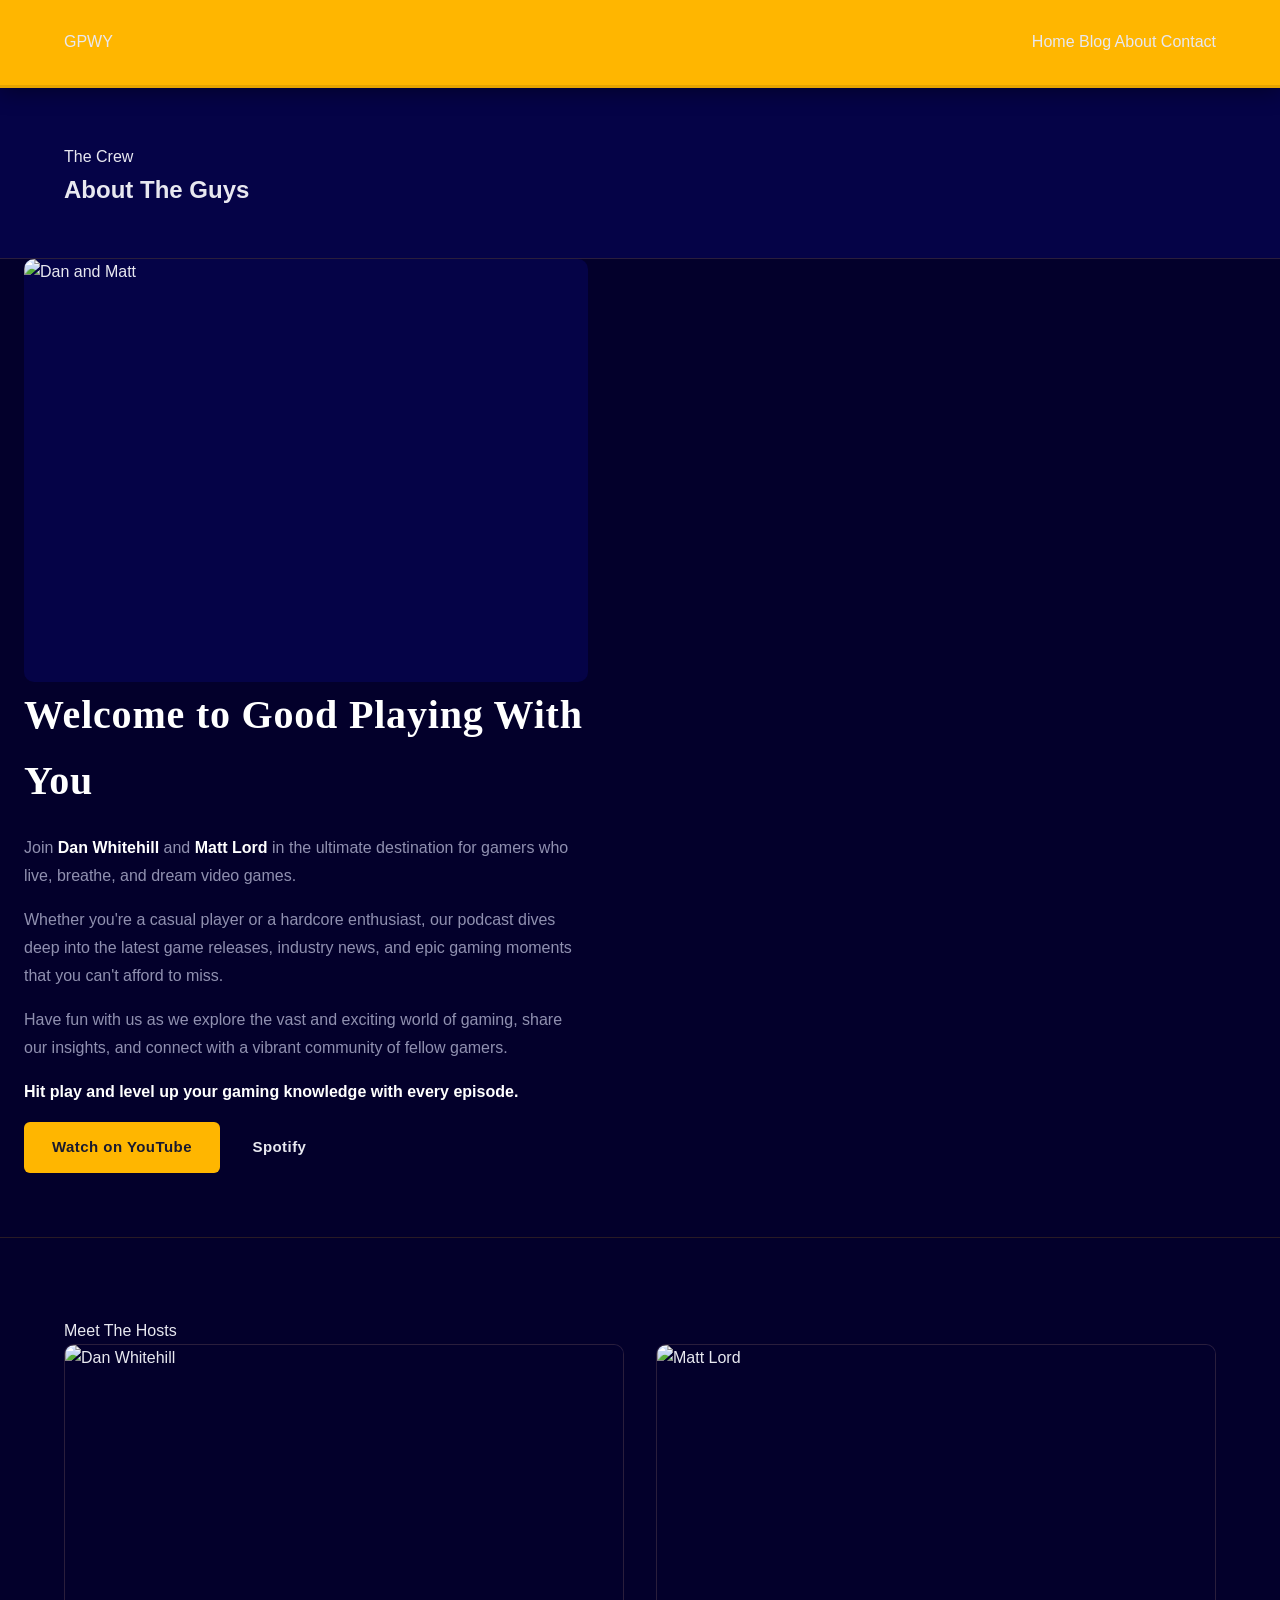
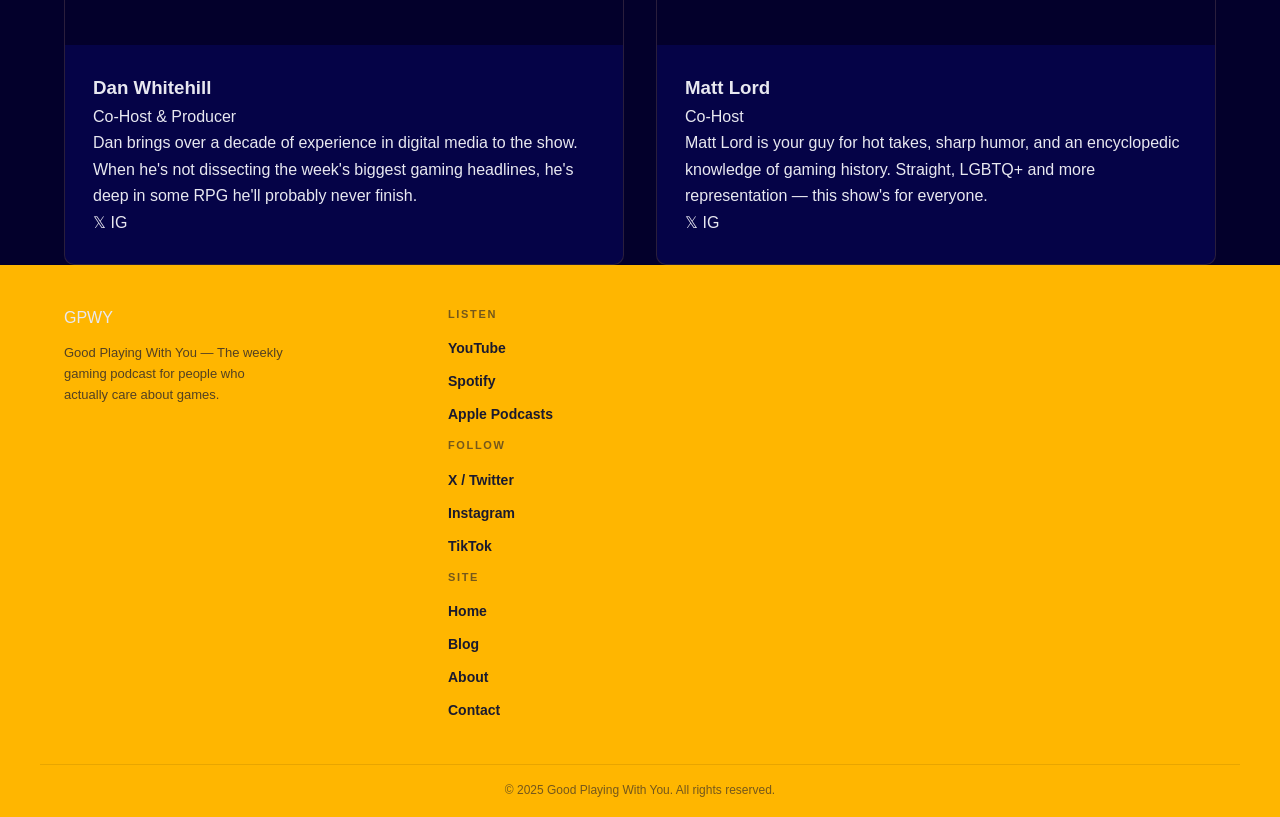
==== about.html @ 9d33d976 "Add files via upload" ====
<!DOCTYPE html>
<html lang="en">
<head>
  <meta charset="UTF-8" />
  <meta name="viewport" content="width=device-width, initial-scale=1.0" />
  <title>About — Good Playing With You</title>
  <link rel="stylesheet" href="style.css" />
  <link rel="preconnect" href="https://fonts.googleapis.com">
  <link href="https://fonts.googleapis.com/css2?family=Bebas+Neue&family=DM+Sans:ital,wght@0,300;0,400;0,500;0,700;1,300&family=Orbitron:wght@700;900&display=swap" rel="stylesheet">
</head>
<body>

  <header class="site-header">
    <div class="header-inner">
      <a href="index.html" class="logo">
        <img src="assets/logo.png" alt="Good Playing With You" onerror="this.style.display='none'; this.nextElementSibling.style.display='block'">
        <span class="logo-text" style="display:none">GPWY</span>
      </a>
      <nav class="nav">
        <a href="index.html" class="nav-link">Home</a>
        <a href="blog.html" class="nav-link">Blog</a>
        <a href="about.html" class="nav-link active">About</a>
        <a href="contact.html" class="nav-link">Contact</a>
      </nav>
      <button class="hamburger" id="hamburger" aria-label="Menu">
        <span></span><span></span><span></span>
      </button>
    </div>
    <div class="mobile-nav" id="mobileNav">
      <a href="index.html">Home</a>
      <a href="blog.html">Blog</a>
      <a href="about.html">About</a>
      <a href="contact.html">Contact</a>
    </div>
  </header>

  <section class="page-hero">
    <div class="container">
      <p class="hero-eyebrow">The Crew</p>
      <h1 class="page-title">About The Guys</h1>
    </div>
  </section>

  <section class="about-intro">
    <div class="container about-intro-inner">
      <div class="about-photo">
        <img src="assets/team.jpg" alt="Dan and Matt" onerror="this.parentElement.classList.add('photo-missing')">
        <div class="photo-placeholder">📸</div>
      </div>
      <div class="about-copy">
        <h2>Welcome to Good Playing With You</h2>
        <p>Join <strong>Dan Whitehill</strong> and <strong>Matt Lord</strong> in the ultimate destination for gamers who live, breathe, and dream video games.</p>
        <p>Whether you're a casual player or a hardcore enthusiast, our podcast dives deep into the latest game releases, industry news, and epic gaming moments that you can't afford to miss.</p>
        <p>Have fun with us as we explore the vast and exciting world of gaming, share our insights, and connect with a vibrant community of fellow gamers.</p>
        <p><strong>Hit play and level up your gaming knowledge with every episode.</strong></p>
        <div class="about-ctas">
          <a href="https://www.youtube.com/@GoodPlayingWithYou" target="_blank" class="btn btn-primary">Watch on YouTube</a>
          <a href="https://podcasters.spotify.com/pod/show/goodplayingwithyou" target="_blank" class="btn btn-ghost">Spotify</a>
        </div>
      </div>
    </div>
  </section>

  <section class="hosts-section">
    <div class="container">
      <div class="section-label">Meet The Hosts</div>
      <div class="hosts-grid">

        <div class="host-card">
          <div class="host-photo">
            <img src="assets/dan.jpg" alt="Dan Whitehill" onerror="this.parentElement.classList.add('photo-missing')">
            <div class="photo-placeholder">🎮</div>
          </div>
          <div class="host-info">
            <h3>Dan Whitehill</h3>
            <p class="host-title">Co-Host &amp; Producer</p>
            <p>Dan brings over a decade of experience in digital media to the show. When he's not dissecting the week's biggest gaming headlines, he's deep in some RPG he'll probably never finish.</p>
            <div class="host-socials">
              <a href="https://x.com/goodplaywithyou" target="_blank">𝕏</a>
              <a href="https://www.instagram.com/goodplayingwithyou/" target="_blank">IG</a>
            </div>
          </div>
        </div>

        <div class="host-card">
          <div class="host-photo">
            <img src="assets/matt-lord.jpg" alt="Matt Lord" onerror="this.parentElement.classList.add('photo-missing')">
            <div class="photo-placeholder">🕹️</div>
          </div>
          <div class="host-info">
            <h3>Matt Lord</h3>
            <p class="host-title">Co-Host</p>
            <p>Matt Lord is your guy for hot takes, sharp humor, and an encyclopedic knowledge of gaming history. Straight, LGBTQ+ and more representation — this show's for everyone.</p>
            <div class="host-socials">
              <a href="https://x.com/goodplaywithyou" target="_blank">𝕏</a>
              <a href="https://www.instagram.com/goodplayingwithyou/" target="_blank">IG</a>
            </div>
          </div>
        </div>

      </div>
    </div>
  </section>

  <footer class="site-footer">
    <div class="container footer-inner">
      <div class="footer-brand">
        <span class="footer-logo">GPWY</span>
        <p>Good Playing With You — The weekly gaming podcast for people who actually care about games.</p>
      </div>
      <div class="footer-links">
        <div class="footer-col">
          <h4>Listen</h4>
          <a href="https://www.youtube.com/@GoodPlayingWithYou" target="_blank">YouTube</a>
          <a href="https://podcasters.spotify.com/pod/show/goodplayingwithyou" target="_blank">Spotify</a>
          <a href="https://podcasts.apple.com/us/podcast/good-playing-with-you/id1723094871" target="_blank">Apple Podcasts</a>
        </div>
        <div class="footer-col">
          <h4>Follow</h4>
          <a href="https://x.com/goodplaywithyou" target="_blank">X / Twitter</a>
          <a href="https://www.instagram.com/goodplayingwithyou/" target="_blank">Instagram</a>
          <a href="https://www.tiktok.com/@gpwy2" target="_blank">TikTok</a>
        </div>
        <div class="footer-col">
          <h4>Site</h4>
          <a href="index.html">Home</a>
          <a href="blog.html">Blog</a>
          <a href="about.html">About</a>
          <a href="contact.html">Contact</a>
        </div>
      </div>
    </div>
    <div class="footer-bottom">
      <span>© 2025 Good Playing With You. All rights reserved.</span>
    </div>
  </footer>

  <script src="posts.js"></script>
  <script src="app.js"></script>
</body>
</html>
---- style.css ----
/* ============================================================
   GOOD PLAYING WITH YOU — Official Website
   Colors: Navy #03002B | Yellow #FFB600
   ============================================================ */

:root {
  --navy:       #03002B;
  --navy-light: #050347;
  --yellow:     #FFB600;
  --yellow-dark:#e6a400;
  --white:      #ffffff;
  --text:       #e8e8f0;
  --text-muted: #9090b0;
  --text-dark:  #1a1a2e;
  --border:     rgba(255,182,0,0.15);
  --radius:     6px;
  --radius-lg:  10px;
  --max-w:      1200px;
  --header-h:   88px;
  --font-display: 'Bangers', 'Impact', cursive;
  --font-body:    'Nunito', 'Segoe UI', sans-serif;
}

/* ── Reset ── */
*, *::before, *::after { box-sizing: border-box; margin: 0; padding: 0; }
html { scroll-behavior: smooth; }
body {
  background: var(--navy);
  color: var(--text);
  font-family: var(--font-body);
  font-size: 16px;
  line-height: 1.65;
  -webkit-font-smoothing: antialiased;
}
img { max-width: 100%; display: block; }
a { color: inherit; text-decoration: none; }

.container {
  max-width: var(--max-w);
  margin: 0 auto;
  padding: 0 24px;
}

/* ============================================================
   HEADER
   ============================================================ */

.site-header {
  position: sticky;
  top: 0;
  z-index: 200;
  background: var(--yellow);
  height: var(--header-h);
  border-bottom: 3px solid var(--yellow-dark);
  box-shadow: 0 4px 20px rgba(0,0,0,0.4);
}

.header-inner {
  max-width: var(--max-w);
  margin: 0 auto;
  padding: 0 24px;
  height: 100%;
  display: flex;
  align-items: center;
  justify-content: space-between;
  gap: 20px;
}

/* Logo */
.site-logo {
  flex-shrink: 0;
  display: flex;
  align-items: center;
}

.site-logo img {
  height: 64px;
  width: auto;
}

/* Nav */
.header-nav {
  display: flex;
  align-items: center;
  gap: 4px;
}

.header-nav a {
  font-family: var(--font-body);
  font-size: 15px;
  font-weight: 700;
  color: var(--text-dark);
  padding: 8px 16px;
  border-radius: var(--radius);
  transition: background 0.2s, color 0.2s;
  letter-spacing: 0.02em;
}

.header-nav a:hover,
.header-nav a.active {
  background: rgba(0,0,0,0.12);
  color: var(--text-dark);
}

/* Social Icons */
.header-social {
  display: flex;
  align-items: center;
  gap: 8px;
  flex-shrink: 0;
}

.social-icon {
  display: flex;
  align-items: center;
  justify-content: center;
  width: 42px;
  height: 42px;
  background: var(--text-dark);
  border-radius: 8px;
  transition: transform 0.2s, background 0.2s;
  overflow: hidden;
}

.social-icon:hover {
  transform: translateY(-2px);
  background: #000;
}

.social-icon img,
.social-icon svg {
  width: 22px;
  height: 22px;
  fill: white;
  color: white;
}

/* Hamburger */
.hamburger {
  display: none;
  flex-direction: column;
  gap: 5px;
  background: var(--text-dark);
  border: none;
  cursor: pointer;
  padding: 10px;
  border-radius: var(--radius);
  flex-shrink: 0;
}

.hamburger span {
  display: block;
  width: 22px;
  height: 2px;
  background: white;
  border-radius: 2px;
  transition: transform 0.2s, opacity 0.2s;
}

.hamburger.open span:nth-child(1) { transform: translateY(7px) rotate(45deg); }
.hamburger.open span:nth-child(2) { opacity: 0; }
.hamburger.open span:nth-child(3) { transform: translateY(-7px) rotate(-45deg); }

/* Mobile Nav */
.mobile-nav {
  display: none;
  flex-direction: column;
  background: var(--yellow);
  border-top: 2px solid var(--yellow-dark);
  padding: 8px 0 16px;
}

.mobile-nav.open { display: flex; }

.mobile-nav a {
  padding: 14px 24px;
  font-size: 16px;
  font-weight: 700;
  color: var(--text-dark);
  border-bottom: 1px solid rgba(0,0,0,0.1);
  transition: background 0.2s;
}

.mobile-nav a:last-child { border-bottom: none; }
.mobile-nav a:hover { background: rgba(0,0,0,0.08); }

/* ============================================================
   HERO SECTION
   ============================================================ */

.hero {
  padding: 48px 24px 40px;
  display: flex;
  align-items: center;
  justify-content: space-between;
  gap: 40px;
  max-width: var(--max-w);
  margin: 0 auto;
}

/* Animated Swoosh */
.swoosh-wrapper {
  flex-shrink: 0;
}

.swoosh-text {
  position: relative;
  display: inline-block;
  font-family: var(--font-display);
  font-size: clamp(28px, 3.5vw, 42px);
  color: var(--white);
  letter-spacing: 0.04em;
  padding: 12px 32px;
  white-space: nowrap;
}

.swoosh-text svg {
  position: absolute;
  top: 0;
  left: 0;
  width: 100%;
  height: 100%;
  overflow: visible;
  pointer-events: none;
}

.swoosh-text svg ellipse {
  fill: none;
  stroke: var(--yellow);
  stroke-width: 3;
  stroke-dasharray: 800;
  stroke-dashoffset: 800;
  animation: drawSwoosh 1.2s cubic-bezier(0.4, 0, 0.2, 1) 0.3s forwards;
}

@keyframes drawSwoosh {
  to { stroke-dashoffset: 0; }
}

/* Spotify Player */
.spotify-player {
  flex: 1;
  min-width: 0;
  max-width: 500px;
}

.spotify-player iframe {
  width: 100%;
  border-radius: 12px;
  display: block;
}

/* ============================================================
   BLOG LISTING
   ============================================================ */

.blog-listing {
  max-width: var(--max-w);
  margin: 0 auto;
  padding: 0 24px 80px;
}

.post-item {
  display: flex;
  gap: 28px;
  padding: 32px 0;
  border-bottom: 1px solid var(--border);
  align-items: flex-start;
  transition: opacity 0.2s;
}

.post-item:last-child { border-bottom: none; }
.post-item:hover { opacity: 0.92; }

.post-thumb {
  flex-shrink: 0;
  width: 260px;
  height: 160px;
  border-radius: var(--radius-lg);
  overflow: hidden;
  background: var(--navy-light);
}

.post-thumb img {
  width: 100%;
  height: 100%;
  object-fit: cover;
  transition: transform 0.4s;
}

.post-item:hover .post-thumb img {
  transform: scale(1.03);
}

.post-thumb-placeholder {
  width: 100%;
  height: 100%;
  display: flex;
  align-items: center;
  justify-content: center;
  font-size: 48px;
  background: var(--navy-light);
}

.post-info {
  flex: 1;
  min-width: 0;
}

.post-title {
  font-family: var(--font-display);
  font-size: clamp(22px, 2.5vw, 30px);
  color: var(--white);
  line-height: 1.15;
  margin-bottom: 12px;
  letter-spacing: 0.02em;
}

.post-title a:hover { color: var(--yellow); }

.post-excerpt {
  font-size: 15px;
  color: var(--text-muted);
  line-height: 1.7;
  margin-bottom: 14px;
  display: -webkit-box;
  -webkit-line-clamp: 4;
  -webkit-box-orient: vertical;
  overflow: hidden;
}

.post-excerpt strong { color: var(--text); }
.post-excerpt em { color: var(--text); font-style: italic; }

.post-meta {
  display: flex;
  align-items: center;
  gap: 16px;
  flex-wrap: wrap;
}

.read-more {
  font-size: 14px;
  font-weight: 700;
  color: var(--yellow);
  transition: color 0.2s;
  letter-spacing: 0.03em;
}

.read-more:hover { color: var(--white); }

.post-date {
  font-size: 13px;
  color: var(--text-muted);
}

.post-author {
  font-size: 13px;
  color: var(--text-muted);
}

/* ============================================================
   POST PAGE
   ============================================================ */

.post-page {
  max-width: 800px;
  margin: 0 auto;
  padding: 48px 24px 80px;
}

.post-page-title {
  font-family: var(--font-display);
  font-size: clamp(32px, 5vw, 56px);
  color: var(--white);
  line-height: 1.1;
  margin-bottom: 16px;
  letter-spacing: 0.02em;
}

.post-page-meta {
  display: flex;
  align-items: center;
  gap: 16px;
  margin-bottom: 32px;
  padding-bottom: 24px;
  border-bottom: 1px solid var(--border);
  flex-wrap: wrap;
}

.post-page-meta time,
.post-page-meta .meta-author {
  font-size: 14px;
  color: var(--text-muted);
}

.post-page-meta .meta-author strong {
  color: var(--yellow);
}

.post-tags {
  display: flex;
  gap: 8px;
  flex-wrap: wrap;
  margin-top: 4px;
}

.post-tag {
  font-size: 12px;
  font-weight: 700;
  padding: 3px 10px;
  background: rgba(255,182,0,0.12);
  border: 1px solid rgba(255,182,0,0.3);
  border-radius: 20px;
  color: var(--yellow);
  letter-spacing: 0.05em;
  text-transform: uppercase;
}

/* Post Video Embed */
.post-video {
  margin: 0 0 32px;
  border-radius: var(--radius-lg);
  overflow: hidden;
  position: relative;
  padding-bottom: 56.25%;
  height: 0;
  background: #000;
}

.post-video iframe {
  position: absolute;
  top: 0;
  left: 0;
  width: 100%;
  height: 100%;
  border: none;
}

/* Post Body Content */
.post-body {
  font-size: 17px;
  line-height: 1.8;
  color: var(--text);
}

.post-body p {
  margin-bottom: 20px;
}

.post-body h2 {
  font-family: var(--font-display);
  font-size: 32px;
  color: var(--white);
  margin: 36px 0 14px;
  letter-spacing: 0.02em;
}

.post-body h3 {
  font-family: var(--font-display);
  font-size: 26px;
  color: var(--white);
  margin: 28px 0 12px;
  letter-spacing: 0.02em;
}

.post-body h4 {
  font-size: 17px;
  font-weight: 700;
  color: var(--yellow);
  margin: 24px 0 8px;
}

.post-body strong { color: var(--white); font-weight: 700; }
.post-body em { font-style: italic; }

.post-body ul, .post-body ol {
  padding-left: 28px;
  margin-bottom: 20px;
}

.post-body li {
  margin-bottom: 8px;
  line-height: 1.7;
}

.post-body img {
  width: 100%;
  border-radius: var(--radius-lg);
  margin: 24px 0;
}

.post-body a {
  color: var(--yellow);
  text-decoration: underline;
  text-decoration-color: rgba(255,182,0,0.4);
}

.post-body a:hover {
  text-decoration-color: var(--yellow);
}

.post-body blockquote {
  border-left: 4px solid var(--yellow);
  padding: 12px 20px;
  margin: 24px 0;
  background: rgba(255,182,0,0.06);
  border-radius: 0 var(--radius) var(--radius) 0;
  font-style: italic;
  color: var(--text);
}

/* Post Share */
.post-share {
  margin-top: 48px;
  padding-top: 28px;
  border-top: 1px solid var(--border);
  display: flex;
  align-items: center;
  gap: 12px;
  flex-wrap: wrap;
}

.post-share span {
  font-size: 14px;
  color: var(--text-muted);
  font-weight: 700;
}

.share-btn {
  padding: 8px 18px;
  border: 1px solid var(--border);
  border-radius: var(--radius);
  font-size: 13px;
  font-weight: 700;
  color: var(--text-muted);
  transition: all 0.2s;
}

.share-btn:hover {
  border-color: var(--yellow);
  color: var(--yellow);
}

.back-to-blog {
  display: inline-flex;
  align-items: center;
  gap: 6px;
  font-size: 14px;
  font-weight: 700;
  color: var(--text-muted);
  margin-bottom: 32px;
  transition: color 0.2s;
}

.back-to-blog:hover { color: var(--yellow); }

/* Related Posts */
.related-posts {
  max-width: var(--max-w);
  margin: 0 auto;
  padding: 0 24px 80px;
  border-top: 1px solid var(--border);
}

.section-heading {
  font-family: var(--font-display);
  font-size: 28px;
  color: var(--yellow);
  letter-spacing: 0.04em;
  margin: 40px 0 24px;
}

.related-grid {
  display: grid;
  grid-template-columns: repeat(3, 1fr);
  gap: 20px;
}

.related-card {
  background: var(--navy-light);
  border: 1px solid var(--border);
  border-radius: var(--radius-lg);
  overflow: hidden;
  transition: border-color 0.2s, transform 0.2s;
}

.related-card:hover {
  border-color: rgba(255,182,0,0.4);
  transform: translateY(-2px);
}

.related-card-img {
  height: 140px;
  overflow: hidden;
  background: var(--navy);
}

.related-card-img img {
  width: 100%;
  height: 100%;
  object-fit: cover;
}

.related-card-body {
  padding: 16px;
}

.related-card-title {
  font-family: var(--font-display);
  font-size: 18px;
  color: var(--white);
  line-height: 1.2;
  margin-bottom: 8px;
  letter-spacing: 0.02em;
}

.related-card-title a:hover { color: var(--yellow); }

.related-card-date {
  font-size: 12px;
  color: var(--text-muted);
}

/* ============================================================
   ABOUT PAGE
   ============================================================ */

.page-hero {
  background: var(--navy-light);
  border-bottom: 1px solid var(--border);
  padding: 56px 24px 48px;
}

.page-hero-inner {
  max-width: var(--max-w);
  margin: 0 auto;
}

.page-hero-eyebrow {
  font-size: 12px;
  font-weight: 700;
  letter-spacing: 0.2em;
  text-transform: uppercase;
  color: var(--yellow);
  margin-bottom: 12px;
}

.page-hero-title {
  font-family: var(--font-display);
  font-size: clamp(48px, 7vw, 80px);
  color: var(--white);
  line-height: 1.0;
  letter-spacing: 0.02em;
}

.about-section {
  max-width: var(--max-w);
  margin: 0 auto;
  padding: 64px 24px 80px;
}

.about-intro {
  display: grid;
  grid-template-columns: 1fr 1fr;
  gap: 56px;
  align-items: center;
  margin-bottom: 80px;
  padding-bottom: 64px;
  border-bottom: 1px solid var(--border);
}

.about-photo {
  border-radius: var(--radius-lg);
  overflow: hidden;
  aspect-ratio: 4/3;
  background: var(--navy-light);
}

.about-photo img {
  width: 100%;
  height: 100%;
  object-fit: cover;
}

.about-copy h2 {
  font-family: var(--font-display);
  font-size: 40px;
  color: var(--white);
  margin-bottom: 20px;
  letter-spacing: 0.02em;
}

.about-copy p {
  font-size: 16px;
  color: var(--text-muted);
  margin-bottom: 16px;
  line-height: 1.75;
}

.about-copy p strong { color: var(--white); }

.hosts-grid {
  display: grid;
  grid-template-columns: 1fr 1fr;
  gap: 32px;
}

.host-card {
  background: var(--navy-light);
  border: 1px solid var(--border);
  border-radius: var(--radius-lg);
  overflow: hidden;
  transition: border-color 0.2s;
}

.host-card:hover { border-color: rgba(255,182,0,0.4); }

.host-photo {
  height: 300px;
  background: var(--navy);
  overflow: hidden;
}

.host-photo img {
  width: 100%;
  height: 100%;
  object-fit: cover;
  object-position: top center;
}

.host-photo-placeholder {
  width: 100%;
  height: 100%;
  display: flex;
  align-items: center;
  justify-content: center;
  font-size: 80px;
}

.host-info {
  padding: 28px;
}

.host-name {
  font-family: var(--font-display);
  font-size: 34px;
  color: var(--white);
  letter-spacing: 0.02em;
  margin-bottom: 4px;
}

.host-role {
  font-size: 12px;
  font-weight: 700;
  letter-spacing: 0.15em;
  text-transform: uppercase;
  color: var(--yellow);
  margin-bottom: 14px;
}

.host-bio {
  font-size: 15px;
  color: var(--text-muted);
  line-height: 1.7;
}

/* ============================================================
   CONTACT PAGE
   ============================================================ */

.contact-section {
  max-width: var(--max-w);
  margin: 0 auto;
  padding: 64px 24px 80px;
  display: grid;
  grid-template-columns: 1fr 2fr;
  gap: 64px;
  align-items: start;
}

.contact-info h3 {
  font-family: var(--font-display);
  font-size: 36px;
  color: var(--white);
  margin-bottom: 12px;
  letter-spacing: 0.02em;
}

.contact-info p {
  font-size: 15px;
  color: var(--text-muted);
  margin-bottom: 28px;
  line-height: 1.7;
}

.contact-links {
  display: flex;
  flex-direction: column;
  gap: 10px;
}

.contact-link {
  display: flex;
  align-items: center;
  gap: 12px;
  padding: 12px 16px;
  background: var(--navy-light);
  border: 1px solid var(--border);
  border-radius: var(--radius);
  font-size: 14px;
  font-weight: 600;
  color: var(--text-muted);
  transition: all 0.2s;
}

.contact-link:hover {
  border-color: var(--yellow);
  color: var(--yellow);
}

.contact-form {
  display: flex;
  flex-direction: column;
  gap: 20px;
}

.form-group {
  display: flex;
  flex-direction: column;
  gap: 8px;
}

.form-group label {
  font-size: 12px;
  font-weight: 700;
  letter-spacing: 0.1em;
  text-transform: uppercase;
  color: var(--text-muted);
}

.form-group input,
.form-group textarea {
  background: var(--navy-light);
  border: 1px solid var(--border);
  border-radius: var(--radius);
  padding: 13px 16px;
  color: var(--text);
  font-family: var(--font-body);
  font-size: 15px;
  outline: none;
  transition: border-color 0.2s;
  resize: vertical;
}

.form-group input::placeholder,
.form-group textarea::placeholder { color: var(--text-muted); }

.form-group input:focus,
.form-group textarea:focus {
  border-color: var(--yellow);
}

.form-note {
  font-size: 14px;
  color: var(--yellow);
  margin-top: -8px;
}

/* ============================================================
   BUTTONS
   ============================================================ */

.btn {
  display: inline-flex;
  align-items: center;
  justify-content: center;
  padding: 13px 28px;
  border-radius: var(--radius);
  font-family: var(--font-body);
  font-size: 15px;
  font-weight: 700;
  cursor: pointer;
  transition: all 0.2s;
  border: none;
  letter-spacing: 0.03em;
}

.btn-primary {
  background: var(--yellow);
  color: var(--text-dark);
}

.btn-primary:hover {
  background: var(--yellow-dark);
  transform: translateY(-1px);
}

/* ============================================================
   FOOTER
   ============================================================ */

.site-footer {
  background: var(--yellow);
  padding: 0;
}

/* Diagonal separator */
.footer-divider {
  width: 100%;
  height: 60px;
  background: var(--navy);
  clip-path: polygon(0 0, 100% 0, 100% 40%, 0 100%);
}

.footer-inner {
  max-width: var(--max-w);
  margin: 0 auto;
  padding: 40px 24px 32px;
  display: grid;
  grid-template-columns: 1.5fr 1fr 1fr 1fr;
  gap: 40px;
}

.footer-brand {
  display: flex;
  flex-direction: column;
  gap: 12px;
}

.footer-logo img {
  height: 52px;
  width: auto;
}

.footer-brand p {
  font-size: 13px;
  color: var(--text-dark);
  line-height: 1.6;
  max-width: 220px;
  opacity: 0.75;
}

.footer-social {
  display: flex;
  gap: 8px;
  flex-wrap: wrap;
  margin-top: 4px;
}

.footer-social-icon {
  display: flex;
  align-items: center;
  justify-content: center;
  width: 36px;
  height: 36px;
  background: var(--text-dark);
  border-radius: 6px;
  transition: transform 0.2s, background 0.2s;
}

.footer-social-icon:hover {
  transform: translateY(-2px);
  background: #000;
}

.footer-social-icon svg {
  width: 18px;
  height: 18px;
  fill: white;
}

.footer-col h4 {
  font-size: 11px;
  font-weight: 800;
  letter-spacing: 0.15em;
  text-transform: uppercase;
  color: var(--text-dark);
  margin-bottom: 14px;
  opacity: 0.6;
}

.footer-col a {
  display: block;
  font-size: 14px;
  font-weight: 600;
  color: var(--text-dark);
  margin-bottom: 10px;
  transition: opacity 0.2s;
}

.footer-col a:hover { opacity: 0.6; }

.footer-bottom {
  border-top: 1px solid rgba(0,0,0,0.15);
  padding: 16px 24px;
  text-align: center;
  font-size: 12px;
  color: var(--text-dark);
  opacity: 0.6;
  max-width: var(--max-w);
  margin: 0 auto;
}

/* ============================================================
   PAGE TRANSITIONS
   ============================================================ */

.fade-in {
  animation: fadeIn 0.5s ease both;
}

@keyframes fadeIn {
  from { opacity: 0; transform: translateY(12px); }
  to   { opacity: 1; transform: translateY(0); }
}

/* ============================================================
   FUTURE POST HIDDEN STATE
   ============================================================ */
.post-scheduled { display: none !important; }

/* ============================================================
   RESPONSIVE
   ============================================================ */

@media (max-width: 960px) {
  .header-nav { display: none; }
  .header-social { display: none; }
  .hamburger { display: flex; }
  --header-h: 72px;

  .hero {
    flex-direction: column;
    align-items: flex-start;
    gap: 24px;
  }

  .spotify-player { max-width: 100%; width: 100%; }

  .swoosh-text { font-size: 28px; }

  .footer-inner {
    grid-template-columns: 1fr 1fr;
  }

  .about-intro { grid-template-columns: 1fr; }
  .hosts-grid { grid-template-columns: 1fr; }
  .contact-section { grid-template-columns: 1fr; }
  .related-grid { grid-template-columns: 1fr 1fr; }
}

@media (max-width: 600px) {
  :root { --header-h: 64px; }

  .site-logo img { height: 44px; }

  .post-item {
    flex-direction: column;
    gap: 16px;
  }

  .post-thumb {
    width: 100%;
    height: 200px;
  }

  .footer-inner {
    grid-template-columns: 1fr;
    gap: 28px;
  }

  .related-grid { grid-template-columns: 1fr; }

  .swoosh-text { font-size: 22px; padding: 10px 24px; }
}
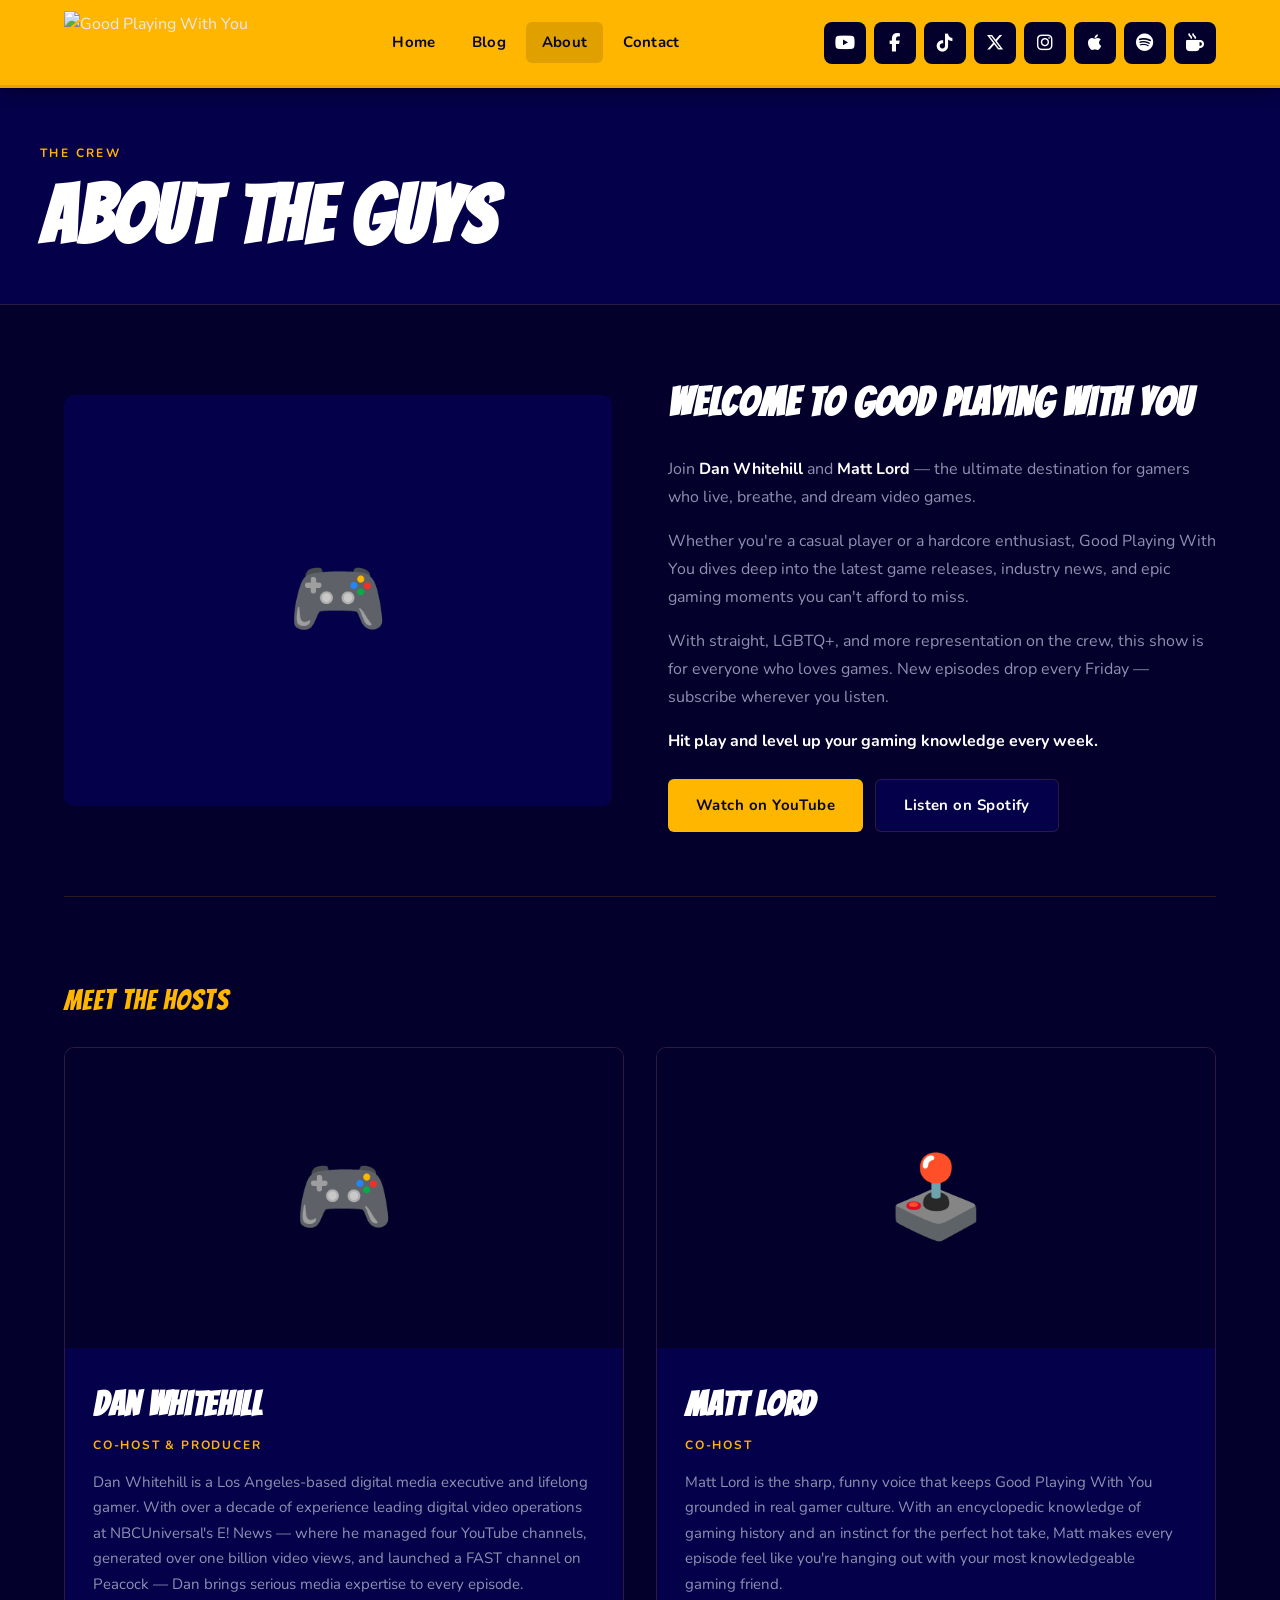
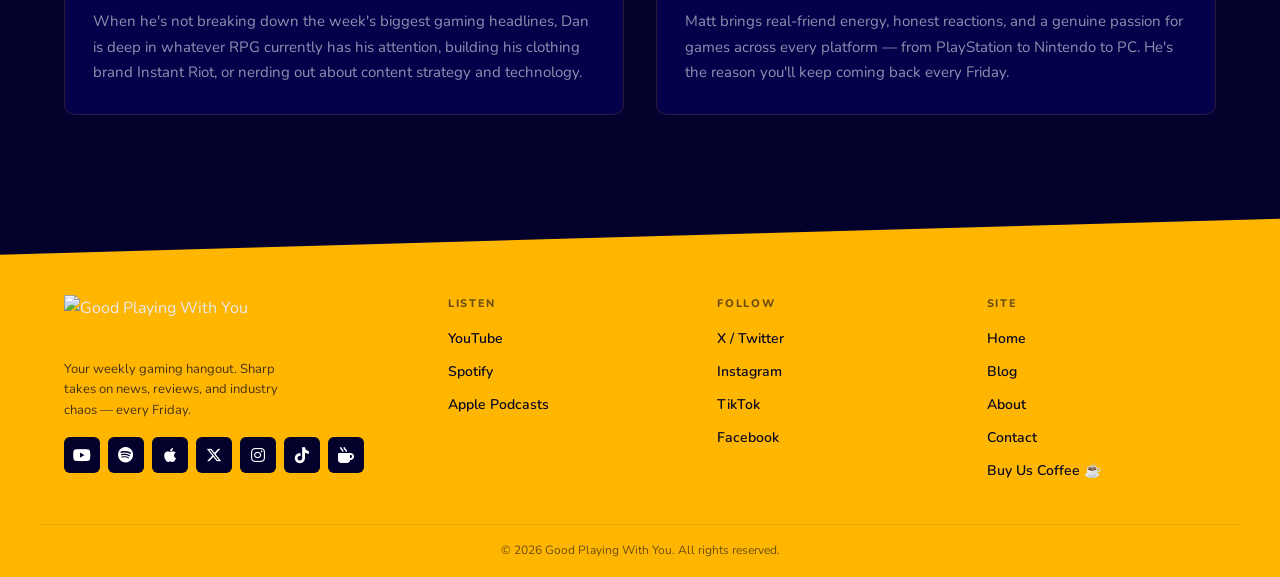
==== commit cefb8303: "Add files via upload" ====
--- a/about.html
+++ b/about.html
@@ -3,136 +3,148 @@
 <head>
   <meta charset="UTF-8" />
   <meta name="viewport" content="width=device-width, initial-scale=1.0" />
-  <title>About — Good Playing With You</title>
+  <title>About — Good Playing With You Gaming Podcast</title>
+  <meta name="description" content="Meet Dan Whitehill and Matt Lord — the hosts of Good Playing With You, the weekly gaming podcast for people who actually care about games." />
+  <meta name="keywords" content="Dan Whitehill, Matt Lord, Good Playing With You, gaming podcast hosts, GPWY, video game podcast" />
+  <link rel="canonical" href="https://www.goodplayingwithyou.com/about.html" />
+  <link rel="preconnect" href="https://fonts.googleapis.com">
+  <link href="https://fonts.googleapis.com/css2?family=Bangers&family=Nunito:wght@400;600;700;800&display=swap" rel="stylesheet">
+  <link rel="stylesheet" href="https://cdnjs.cloudflare.com/ajax/libs/font-awesome/6.5.0/css/all.min.css" />
   <link rel="stylesheet" href="style.css" />
-  <link rel="preconnect" href="https://fonts.googleapis.com">
-  <link href="https://fonts.googleapis.com/css2?family=Bebas+Neue&family=DM+Sans:ital,wght@0,300;0,400;0,500;0,700;1,300&family=Orbitron:wght@700;900&display=swap" rel="stylesheet">
 </head>
 <body>
 
   <header class="site-header">
     <div class="header-inner">
-      <a href="index.html" class="logo">
-        <img src="assets/logo.png" alt="Good Playing With You" onerror="this.style.display='none'; this.nextElementSibling.style.display='block'">
-        <span class="logo-text" style="display:none">GPWY</span>
+      <a href="index.html" class="site-logo">
+        <img src="assets/Header_Logo.webp" alt="Good Playing With You" />
       </a>
-      <nav class="nav">
-        <a href="index.html" class="nav-link">Home</a>
-        <a href="blog.html" class="nav-link">Blog</a>
-        <a href="about.html" class="nav-link active">About</a>
-        <a href="contact.html" class="nav-link">Contact</a>
+      <nav class="header-nav">
+        <a href="index.html">Home</a>
+        <a href="blog.html">Blog</a>
+        <a href="about.html" class="active">About</a>
+        <a href="contact.html">Contact</a>
       </nav>
-      <button class="hamburger" id="hamburger" aria-label="Menu">
+      <div class="header-social">
+        <a href="https://www.youtube.com/@GoodPlayingWithYou" target="_blank" class="social-icon" aria-label="YouTube"><i class="fa-brands fa-youtube"></i></a>
+        <a href="https://www.facebook.com/people/Good-Playing-With-You-Video-Game-Podcast/61562592381862/" target="_blank" class="social-icon" aria-label="Facebook"><i class="fa-brands fa-facebook-f"></i></a>
+        <a href="https://www.tiktok.com/@gpwy2" target="_blank" class="social-icon" aria-label="TikTok"><i class="fa-brands fa-tiktok"></i></a>
+        <a href="https://x.com/goodplaywithyou" target="_blank" class="social-icon" aria-label="X / Twitter"><i class="fa-brands fa-x-twitter"></i></a>
+        <a href="https://www.instagram.com/goodplayingwithyou/" target="_blank" class="social-icon" aria-label="Instagram"><i class="fa-brands fa-instagram"></i></a>
+        <a href="https://podcasts.apple.com/us/podcast/good-playing-with-you/id1723094871" target="_blank" class="social-icon" aria-label="Apple Podcasts"><i class="fa-brands fa-apple"></i></a>
+        <a href="https://podcasters.spotify.com/pod/show/goodplayingwithyou" target="_blank" class="social-icon" aria-label="Spotify"><i class="fa-brands fa-spotify"></i></a>
+        <a href="https://www.buymeacoffee.com/GPWY" target="_blank" class="social-icon" aria-label="Buy Us Coffee"><i class="fa-solid fa-mug-hot"></i></a>
+      </div>
+      <button class="hamburger" id="hamburger" aria-label="Open Menu">
         <span></span><span></span><span></span>
       </button>
     </div>
-    <div class="mobile-nav" id="mobileNav">
+    <nav class="mobile-nav" id="mobileNav">
       <a href="index.html">Home</a>
       <a href="blog.html">Blog</a>
       <a href="about.html">About</a>
       <a href="contact.html">Contact</a>
-    </div>
+    </nav>
   </header>
 
-  <section class="page-hero">
-    <div class="container">
-      <p class="hero-eyebrow">The Crew</p>
-      <h1 class="page-title">About The Guys</h1>
+  <div class="page-hero">
+    <div class="page-hero-inner">
+      <p class="page-hero-eyebrow">The Crew</p>
+      <h1 class="page-hero-title">About The Guys</h1>
     </div>
-  </section>
+  </div>
 
-  <section class="about-intro">
-    <div class="container about-intro-inner">
+  <section class="about-section fade-in">
+
+    <!-- Show Intro -->
+    <div class="about-intro">
       <div class="about-photo">
-        <img src="assets/team.jpg" alt="Dan and Matt" onerror="this.parentElement.classList.add('photo-missing')">
-        <div class="photo-placeholder">📸</div>
+        <img src="assets/team.jpg" alt="Dan and Matt — Good Playing With You" onerror="this.style.display='none'; this.parentElement.innerHTML='🎮';" />
       </div>
       <div class="about-copy">
         <h2>Welcome to Good Playing With You</h2>
-        <p>Join <strong>Dan Whitehill</strong> and <strong>Matt Lord</strong> in the ultimate destination for gamers who live, breathe, and dream video games.</p>
-        <p>Whether you're a casual player or a hardcore enthusiast, our podcast dives deep into the latest game releases, industry news, and epic gaming moments that you can't afford to miss.</p>
-        <p>Have fun with us as we explore the vast and exciting world of gaming, share our insights, and connect with a vibrant community of fellow gamers.</p>
-        <p><strong>Hit play and level up your gaming knowledge with every episode.</strong></p>
+        <p>Join <strong>Dan Whitehill</strong> and <strong>Matt Lord</strong> — the ultimate destination for gamers who live, breathe, and dream video games.</p>
+        <p>Whether you're a casual player or a hardcore enthusiast, Good Playing With You dives deep into the latest game releases, industry news, and epic gaming moments you can't afford to miss.</p>
+        <p>With straight, LGBTQ+, and more representation on the crew, this show is for everyone who loves games. New episodes drop every Friday — subscribe wherever you listen.</p>
+        <p><strong>Hit play and level up your gaming knowledge every week.</strong></p>
         <div class="about-ctas">
           <a href="https://www.youtube.com/@GoodPlayingWithYou" target="_blank" class="btn btn-primary">Watch on YouTube</a>
-          <a href="https://podcasters.spotify.com/pod/show/goodplayingwithyou" target="_blank" class="btn btn-ghost">Spotify</a>
+          <a href="https://podcasters.spotify.com/pod/show/goodplayingwithyou" target="_blank" class="btn btn-primary" style="background:var(--navy-light); color:white; border:1px solid var(--border);">Listen on Spotify</a>
         </div>
       </div>
     </div>
-  </section>
 
-  <section class="hosts-section">
-    <div class="container">
-      <div class="section-label">Meet The Hosts</div>
-      <div class="hosts-grid">
+    <!-- Hosts -->
+    <div class="section-heading">Meet The Hosts</div>
+    <div class="hosts-grid">
 
-        <div class="host-card">
-          <div class="host-photo">
-            <img src="assets/dan.jpg" alt="Dan Whitehill" onerror="this.parentElement.classList.add('photo-missing')">
-            <div class="photo-placeholder">🎮</div>
-          </div>
-          <div class="host-info">
-            <h3>Dan Whitehill</h3>
-            <p class="host-title">Co-Host &amp; Producer</p>
-            <p>Dan brings over a decade of experience in digital media to the show. When he's not dissecting the week's biggest gaming headlines, he's deep in some RPG he'll probably never finish.</p>
-            <div class="host-socials">
-              <a href="https://x.com/goodplaywithyou" target="_blank">𝕏</a>
-              <a href="https://www.instagram.com/goodplayingwithyou/" target="_blank">IG</a>
-            </div>
-          </div>
+      <div class="host-card">
+        <div class="host-photo">
+          <img src="assets/dan.jpg" alt="Dan Whitehill" onerror="this.style.display='none'; this.parentElement.innerHTML='🎮';" />
         </div>
+        <div class="host-info">
+          <h3 class="host-name">Dan Whitehill</h3>
+          <p class="host-role">Co-Host &amp; Producer</p>
+          <p class="host-bio">Dan Whitehill is a Los Angeles-based digital media executive and lifelong gamer. With over a decade of experience leading digital video operations at NBCUniversal's E! News — where he managed four YouTube channels, generated over one billion video views, and launched a FAST channel on Peacock — Dan brings serious media expertise to every episode.</p>
+          <p class="host-bio" style="margin-top:12px;">When he's not breaking down the week's biggest gaming headlines, Dan is deep in whatever RPG currently has his attention, building his clothing brand Instant Riot, or nerding out about content strategy and technology.</p>
+        </div>
+      </div>
 
-        <div class="host-card">
-          <div class="host-photo">
-            <img src="assets/matt-lord.jpg" alt="Matt Lord" onerror="this.parentElement.classList.add('photo-missing')">
-            <div class="photo-placeholder">🕹️</div>
-          </div>
-          <div class="host-info">
-            <h3>Matt Lord</h3>
-            <p class="host-title">Co-Host</p>
-            <p>Matt Lord is your guy for hot takes, sharp humor, and an encyclopedic knowledge of gaming history. Straight, LGBTQ+ and more representation — this show's for everyone.</p>
-            <div class="host-socials">
-              <a href="https://x.com/goodplaywithyou" target="_blank">𝕏</a>
-              <a href="https://www.instagram.com/goodplayingwithyou/" target="_blank">IG</a>
-            </div>
-          </div>
+      <div class="host-card">
+        <div class="host-photo">
+          <img src="assets/matt-lord.jpg" alt="Matt Lord" onerror="this.style.display='none'; this.parentElement.innerHTML='🕹️';" />
         </div>
+        <div class="host-info">
+          <h3 class="host-name">Matt Lord</h3>
+          <p class="host-role">Co-Host</p>
+          <p class="host-bio">Matt Lord is the sharp, funny voice that keeps Good Playing With You grounded in real gamer culture. With an encyclopedic knowledge of gaming history and an instinct for the perfect hot take, Matt makes every episode feel like you're hanging out with your most knowledgeable gaming friend.</p>
+          <p class="host-bio" style="margin-top:12px;">Matt brings real-friend energy, honest reactions, and a genuine passion for games across every platform — from PlayStation to Nintendo to PC. He's the reason you'll keep coming back every Friday.</p>
+        </div>
+      </div>
 
-      </div>
     </div>
+
   </section>
 
   <footer class="site-footer">
-    <div class="container footer-inner">
+    <div class="footer-divider"></div>
+    <div class="footer-inner">
       <div class="footer-brand">
-        <span class="footer-logo">GPWY</span>
-        <p>Good Playing With You — The weekly gaming podcast for people who actually care about games.</p>
-      </div>
-      <div class="footer-links">
-        <div class="footer-col">
-          <h4>Listen</h4>
-          <a href="https://www.youtube.com/@GoodPlayingWithYou" target="_blank">YouTube</a>
-          <a href="https://podcasters.spotify.com/pod/show/goodplayingwithyou" target="_blank">Spotify</a>
-          <a href="https://podcasts.apple.com/us/podcast/good-playing-with-you/id1723094871" target="_blank">Apple Podcasts</a>
-        </div>
-        <div class="footer-col">
-          <h4>Follow</h4>
-          <a href="https://x.com/goodplaywithyou" target="_blank">X / Twitter</a>
-          <a href="https://www.instagram.com/goodplayingwithyou/" target="_blank">Instagram</a>
-          <a href="https://www.tiktok.com/@gpwy2" target="_blank">TikTok</a>
-        </div>
-        <div class="footer-col">
-          <h4>Site</h4>
-          <a href="index.html">Home</a>
-          <a href="blog.html">Blog</a>
-          <a href="about.html">About</a>
-          <a href="contact.html">Contact</a>
+        <a href="index.html" class="footer-logo"><img src="assets/Header_Logo.webp" alt="Good Playing With You" /></a>
+        <p>Your weekly gaming hangout. Sharp takes on news, reviews, and industry chaos — every Friday.</p>
+        <div class="footer-social">
+          <a href="https://www.youtube.com/@GoodPlayingWithYou" target="_blank" class="footer-social-icon" aria-label="YouTube"><i class="fa-brands fa-youtube"></i></a>
+          <a href="https://podcasters.spotify.com/pod/show/goodplayingwithyou" target="_blank" class="footer-social-icon" aria-label="Spotify"><i class="fa-brands fa-spotify"></i></a>
+          <a href="https://podcasts.apple.com/us/podcast/good-playing-with-you/id1723094871" target="_blank" class="footer-social-icon" aria-label="Apple Podcasts"><i class="fa-brands fa-apple"></i></a>
+          <a href="https://x.com/goodplaywithyou" target="_blank" class="footer-social-icon" aria-label="X/Twitter"><i class="fa-brands fa-x-twitter"></i></a>
+          <a href="https://www.instagram.com/goodplayingwithyou/" target="_blank" class="footer-social-icon" aria-label="Instagram"><i class="fa-brands fa-instagram"></i></a>
+          <a href="https://www.tiktok.com/@gpwy2" target="_blank" class="footer-social-icon" aria-label="TikTok"><i class="fa-brands fa-tiktok"></i></a>
+          <a href="https://www.buymeacoffee.com/GPWY" target="_blank" class="footer-social-icon" aria-label="Buy Us Coffee"><i class="fa-solid fa-mug-hot"></i></a>
         </div>
       </div>
+      <div class="footer-col">
+        <h4>Listen</h4>
+        <a href="https://www.youtube.com/@GoodPlayingWithYou" target="_blank">YouTube</a>
+        <a href="https://podcasters.spotify.com/pod/show/goodplayingwithyou" target="_blank">Spotify</a>
+        <a href="https://podcasts.apple.com/us/podcast/good-playing-with-you/id1723094871" target="_blank">Apple Podcasts</a>
+      </div>
+      <div class="footer-col">
+        <h4>Follow</h4>
+        <a href="https://x.com/goodplaywithyou" target="_blank">X / Twitter</a>
+        <a href="https://www.instagram.com/goodplayingwithyou/" target="_blank">Instagram</a>
+        <a href="https://www.tiktok.com/@gpwy2" target="_blank">TikTok</a>
+        <a href="https://www.facebook.com/people/Good-Playing-With-You-Video-Game-Podcast/61562592381862/" target="_blank">Facebook</a>
+      </div>
+      <div class="footer-col">
+        <h4>Site</h4>
+        <a href="index.html">Home</a>
+        <a href="blog.html">Blog</a>
+        <a href="about.html">About</a>
+        <a href="contact.html">Contact</a>
+        <a href="https://www.buymeacoffee.com/GPWY" target="_blank">Buy Us Coffee ☕</a>
+      </div>
     </div>
-    <div class="footer-bottom">
-      <span>© 2025 Good Playing With You. All rights reserved.</span>
-    </div>
+    <div class="footer-bottom">© 2026 Good Playing With You. All rights reserved.</div>
   </footer>
 
   <script src="posts.js"></script>
--- a/style.css
+++ b/style.css
@@ -3,15 +3,17 @@
    Colors: Navy #03002B | Yellow #FFB600
    ============================================================ */
 
+@import url('https://cdnjs.cloudflare.com/ajax/libs/font-awesome/6.5.0/css/all.min.css');
+
 :root {
   --navy:       #03002B;
-  --navy-light: #050347;
+  --navy-light: #05004a;
   --yellow:     #FFB600;
   --yellow-dark:#e6a400;
   --white:      #ffffff;
   --text:       #e8e8f0;
   --text-muted: #9090b0;
-  --text-dark:  #1a1a2e;
+  --text-dark:  #0a0820;
   --border:     rgba(255,182,0,0.15);
   --radius:     6px;
   --radius-lg:  10px;
@@ -49,7 +51,7 @@
   position: sticky;
   top: 0;
   z-index: 200;
-  background: var(--yellow);
+  background: #FFB600;
   height: var(--header-h);
   border-bottom: 3px solid var(--yellow-dark);
   box-shadow: 0 4px 20px rgba(0,0,0,0.4);
@@ -116,10 +118,11 @@
   justify-content: center;
   width: 42px;
   height: 42px;
-  background: var(--text-dark);
+  background: var(--navy);
   border-radius: 8px;
   transition: transform 0.2s, background 0.2s;
-  overflow: hidden;
+  color: white;
+  font-size: 18px;
 }
 
 .social-icon:hover {
@@ -127,12 +130,9 @@
   background: #000;
 }
 
-.social-icon img,
-.social-icon svg {
-  width: 22px;
-  height: 22px;
-  fill: white;
+.social-icon i {
   color: white;
+  font-size: 18px;
 }
 
 /* Hamburger */
@@ -140,7 +140,7 @@
   display: none;
   flex-direction: column;
   gap: 5px;
-  background: var(--text-dark);
+  background: var(--navy);
   border: none;
   cursor: pointer;
   padding: 10px;
@@ -165,7 +165,7 @@
 .mobile-nav {
   display: none;
   flex-direction: column;
-  background: var(--yellow);
+  background: #FFB600;
   border-top: 2px solid var(--yellow-dark);
   padding: 8px 0 16px;
 }
@@ -444,9 +444,7 @@
   color: var(--text);
 }
 
-.post-body p {
-  margin-bottom: 20px;
-}
+.post-body p { margin-bottom: 20px; }
 
 .post-body h2 {
   font-family: var(--font-display);
@@ -507,7 +505,6 @@
   background: rgba(255,182,0,0.06);
   border-radius: 0 var(--radius) var(--radius) 0;
   font-style: italic;
-  color: var(--text);
 }
 
 /* Post Share */
@@ -602,9 +599,7 @@
   object-fit: cover;
 }
 
-.related-card-body {
-  padding: 16px;
-}
+.related-card-body { padding: 16px; }
 
 .related-card-title {
   font-family: var(--font-display);
@@ -616,14 +611,10 @@
 }
 
 .related-card-title a:hover { color: var(--yellow); }
-
-.related-card-date {
-  font-size: 12px;
-  color: var(--text-muted);
-}
-
-/* ============================================================
-   ABOUT PAGE
+.related-card-date { font-size: 12px; color: var(--text-muted); }
+
+/* ============================================================
+   PAGE HERO (inner pages)
    ============================================================ */
 
 .page-hero {
@@ -654,6 +645,10 @@
   letter-spacing: 0.02em;
 }
 
+/* ============================================================
+   ABOUT PAGE
+   ============================================================ */
+
 .about-section {
   max-width: var(--max-w);
   margin: 0 auto;
@@ -675,6 +670,10 @@
   overflow: hidden;
   aspect-ratio: 4/3;
   background: var(--navy-light);
+  display: flex;
+  align-items: center;
+  justify-content: center;
+  font-size: 80px;
 }
 
 .about-photo img {
@@ -700,6 +699,13 @@
 
 .about-copy p strong { color: var(--white); }
 
+.about-ctas {
+  display: flex;
+  gap: 12px;
+  margin-top: 24px;
+  flex-wrap: wrap;
+}
+
 .hosts-grid {
   display: grid;
   grid-template-columns: 1fr 1fr;
@@ -720,6 +726,10 @@
   height: 300px;
   background: var(--navy);
   overflow: hidden;
+  display: flex;
+  align-items: center;
+  justify-content: center;
+  font-size: 80px;
 }
 
 .host-photo img {
@@ -729,18 +739,7 @@
   object-position: top center;
 }
 
-.host-photo-placeholder {
-  width: 100%;
-  height: 100%;
-  display: flex;
-  align-items: center;
-  justify-content: center;
-  font-size: 80px;
-}
-
-.host-info {
-  padding: 28px;
-}
+.host-info { padding: 28px; }
 
 .host-name {
   font-family: var(--font-display);
@@ -794,11 +793,7 @@
   line-height: 1.7;
 }
 
-.contact-links {
-  display: flex;
-  flex-direction: column;
-  gap: 10px;
-}
+.contact-links { display: flex; flex-direction: column; gap: 10px; }
 
 .contact-link {
   display: flex;
@@ -819,17 +814,9 @@
   color: var(--yellow);
 }
 
-.contact-form {
-  display: flex;
-  flex-direction: column;
-  gap: 20px;
-}
-
-.form-group {
-  display: flex;
-  flex-direction: column;
-  gap: 8px;
-}
+.contact-form { display: flex; flex-direction: column; gap: 20px; }
+
+.form-group { display: flex; flex-direction: column; gap: 8px; }
 
 .form-group label {
   font-size: 12px;
@@ -857,15 +844,9 @@
 .form-group textarea::placeholder { color: var(--text-muted); }
 
 .form-group input:focus,
-.form-group textarea:focus {
-  border-color: var(--yellow);
-}
-
-.form-note {
-  font-size: 14px;
-  color: var(--yellow);
-  margin-top: -8px;
-}
+.form-group textarea:focus { border-color: var(--yellow); }
+
+.form-note { font-size: 14px; color: var(--yellow); margin-top: -8px; }
 
 /* ============================================================
    BUTTONS
@@ -901,7 +882,7 @@
    ============================================================ */
 
 .site-footer {
-  background: var(--yellow);
+  background: #FFB600;
   padding: 0;
 }
 
@@ -954,9 +935,11 @@
   justify-content: center;
   width: 36px;
   height: 36px;
-  background: var(--text-dark);
+  background: var(--navy);
   border-radius: 6px;
   transition: transform 0.2s, background 0.2s;
+  color: white;
+  font-size: 16px;
 }
 
 .footer-social-icon:hover {
@@ -964,11 +947,7 @@
   background: #000;
 }
 
-.footer-social-icon svg {
-  width: 18px;
-  height: 18px;
-  fill: white;
-}
+.footer-social-icon i { color: white; }
 
 .footer-col h4 {
   font-size: 11px;
@@ -1003,7 +982,7 @@
 }
 
 /* ============================================================
-   PAGE TRANSITIONS
+   ANIMATIONS
    ============================================================ */
 
 .fade-in {
@@ -1015,9 +994,6 @@
   to   { opacity: 1; transform: translateY(0); }
 }
 
-/* ============================================================
-   FUTURE POST HIDDEN STATE
-   ============================================================ */
 .post-scheduled { display: none !important; }
 
 /* ============================================================
@@ -1028,7 +1004,6 @@
   .header-nav { display: none; }
   .header-social { display: none; }
   .hamburger { display: flex; }
-  --header-h: 72px;
 
   .hero {
     flex-direction: column;
@@ -1037,13 +1012,9 @@
   }
 
   .spotify-player { max-width: 100%; width: 100%; }
-
   .swoosh-text { font-size: 28px; }
 
-  .footer-inner {
-    grid-template-columns: 1fr 1fr;
-  }
-
+  .footer-inner { grid-template-columns: 1fr 1fr; }
   .about-intro { grid-template-columns: 1fr; }
   .hosts-grid { grid-template-columns: 1fr; }
   .contact-section { grid-template-columns: 1fr; }
@@ -1052,25 +1023,12 @@
 
 @media (max-width: 600px) {
   :root { --header-h: 64px; }
-
   .site-logo img { height: 44px; }
 
-  .post-item {
-    flex-direction: column;
-    gap: 16px;
-  }
-
-  .post-thumb {
-    width: 100%;
-    height: 200px;
-  }
-
-  .footer-inner {
-    grid-template-columns: 1fr;
-    gap: 28px;
-  }
-
+  .post-item { flex-direction: column; gap: 16px; }
+  .post-thumb { width: 100%; height: 200px; }
+
+  .footer-inner { grid-template-columns: 1fr; gap: 28px; }
   .related-grid { grid-template-columns: 1fr; }
-
   .swoosh-text { font-size: 22px; padding: 10px 24px; }
 }
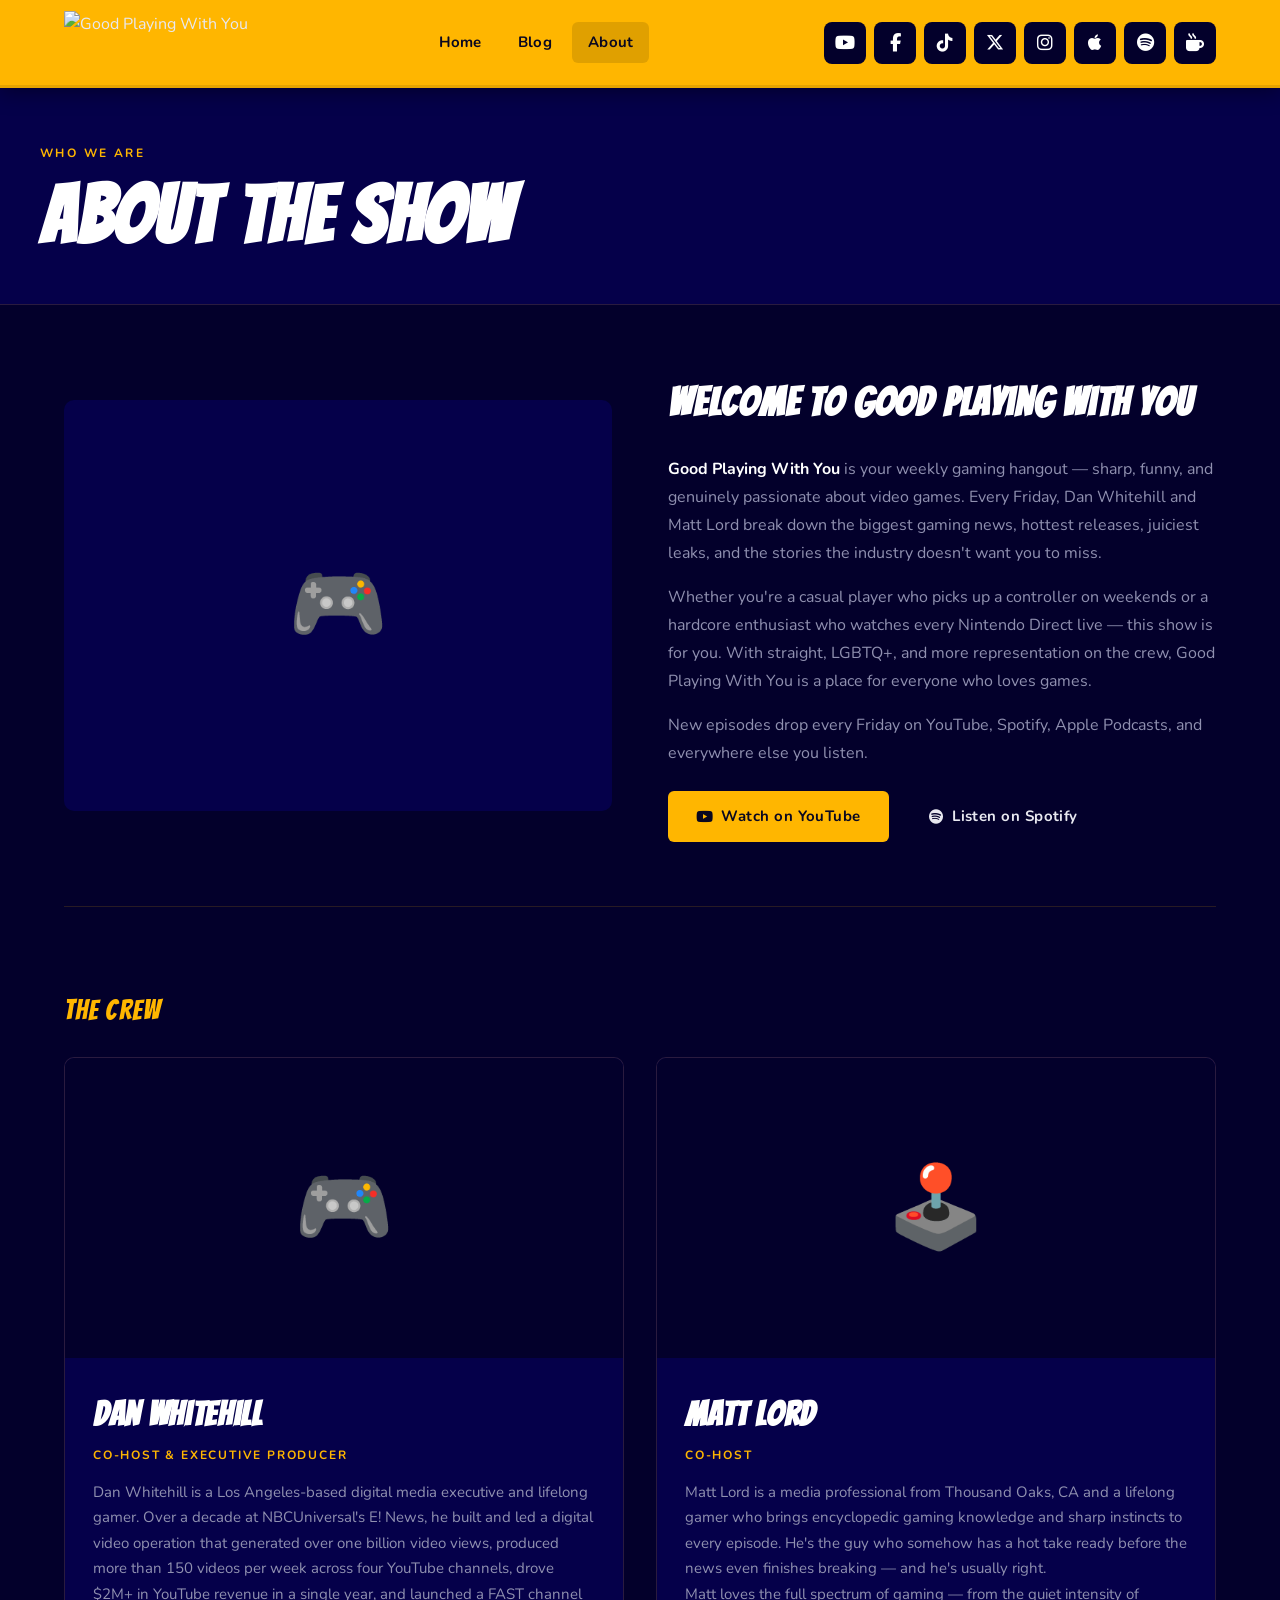
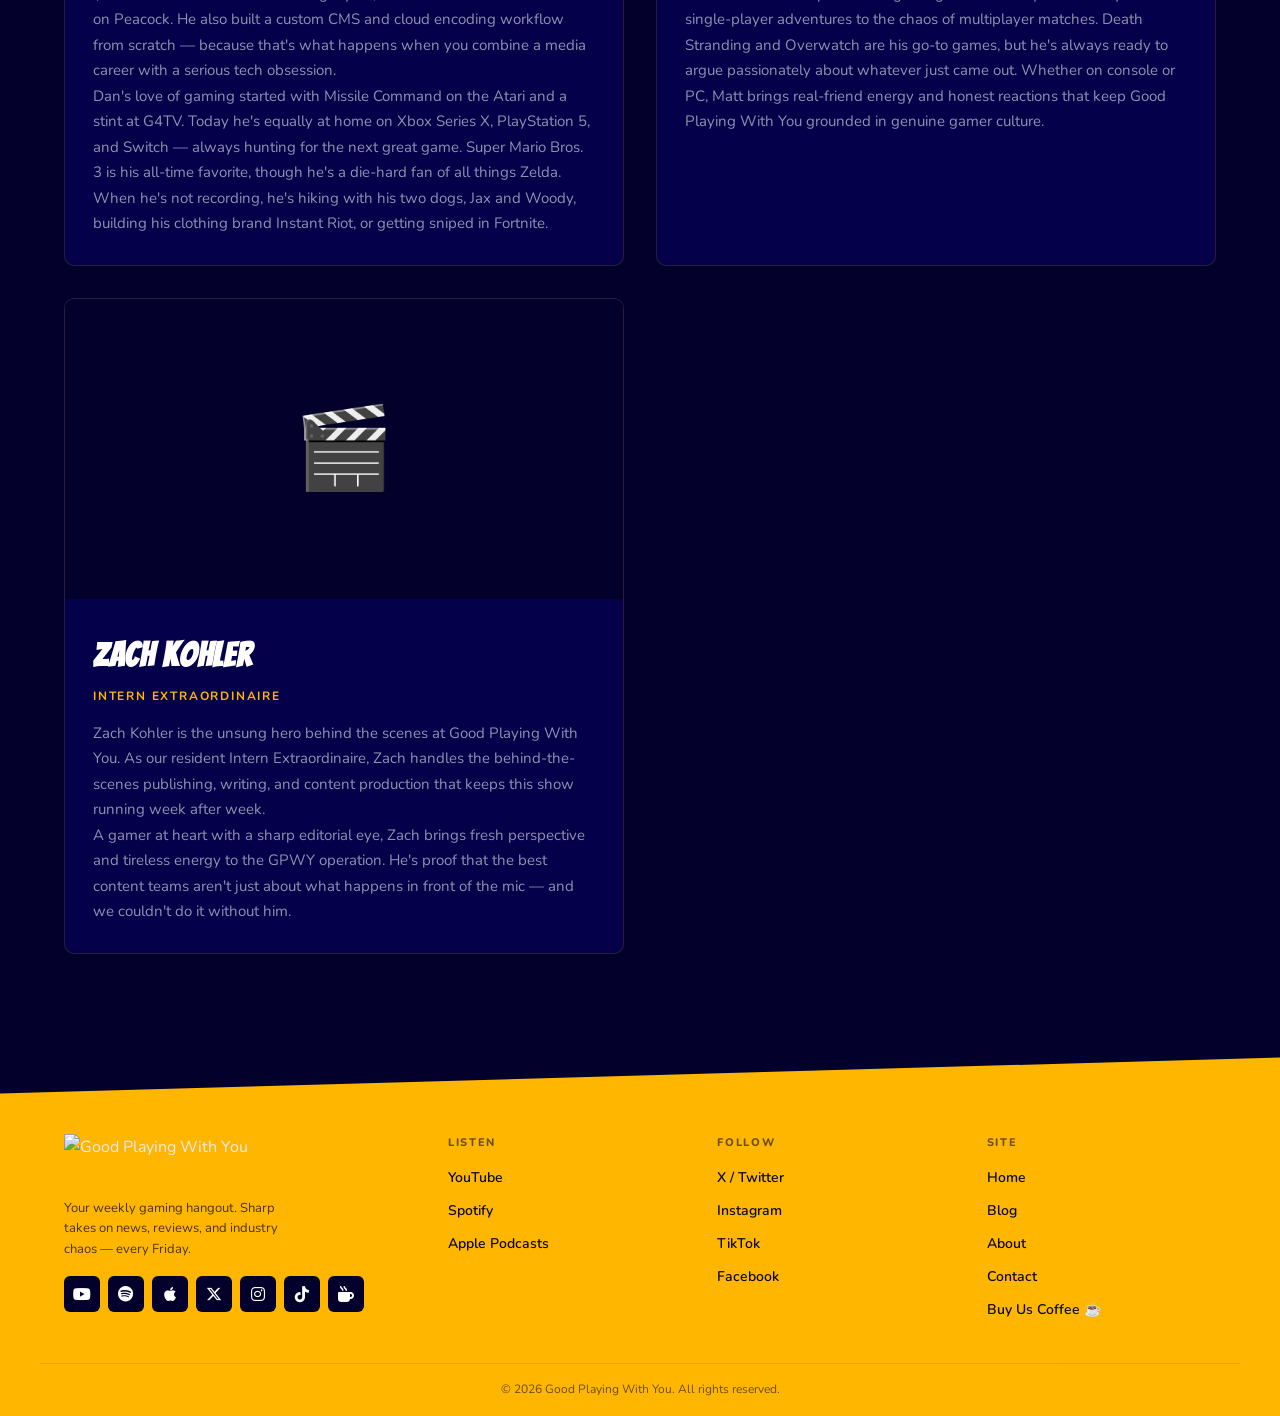
==== commit c1c80cac: "Add files via upload" ====
--- a/about.html
+++ b/about.html
@@ -5,7 +5,7 @@
   <meta name="viewport" content="width=device-width, initial-scale=1.0" />
   <title>About — Good Playing With You Gaming Podcast</title>
   <meta name="description" content="Meet Dan Whitehill and Matt Lord — the hosts of Good Playing With You, the weekly gaming podcast for people who actually care about games." />
-  <meta name="keywords" content="Dan Whitehill, Matt Lord, Good Playing With You, gaming podcast hosts, GPWY, video game podcast" />
+  <meta name="keywords" content="Dan Whitehill, Matt Lord, Good Playing With You, gaming podcast hosts, GPWY, video game podcast, digital media, NBCUniversal" />
   <link rel="canonical" href="https://www.goodplayingwithyou.com/about.html" />
   <link rel="preconnect" href="https://fonts.googleapis.com">
   <link href="https://fonts.googleapis.com/css2?family=Bangers&family=Nunito:wght@400;600;700;800&display=swap" rel="stylesheet">
@@ -23,7 +23,6 @@
         <a href="index.html">Home</a>
         <a href="blog.html">Blog</a>
         <a href="about.html" class="active">About</a>
-        <a href="contact.html">Contact</a>
       </nav>
       <div class="header-social">
         <a href="https://www.youtube.com/@GoodPlayingWithYou" target="_blank" class="social-icon" aria-label="YouTube"><i class="fa-brands fa-youtube"></i></a>
@@ -43,14 +42,13 @@
       <a href="index.html">Home</a>
       <a href="blog.html">Blog</a>
       <a href="about.html">About</a>
-      <a href="contact.html">Contact</a>
     </nav>
   </header>
 
   <div class="page-hero">
     <div class="page-hero-inner">
-      <p class="page-hero-eyebrow">The Crew</p>
-      <h1 class="page-hero-title">About The Guys</h1>
+      <p class="page-hero-eyebrow">Who We Are</p>
+      <h1 class="page-hero-title">About The Show</h1>
     </div>
   </div>
 
@@ -59,51 +57,64 @@
     <!-- Show Intro -->
     <div class="about-intro">
       <div class="about-photo">
-        <img src="assets/team.jpg" alt="Dan and Matt — Good Playing With You" onerror="this.style.display='none'; this.parentElement.innerHTML='🎮';" />
+        <img src="assets/Three+of+us+4.webp" alt="The Good Playing With You crew" onerror="this.style.display='none'; this.parentElement.innerHTML='🎮';" />
       </div>
       <div class="about-copy">
         <h2>Welcome to Good Playing With You</h2>
-        <p>Join <strong>Dan Whitehill</strong> and <strong>Matt Lord</strong> — the ultimate destination for gamers who live, breathe, and dream video games.</p>
-        <p>Whether you're a casual player or a hardcore enthusiast, Good Playing With You dives deep into the latest game releases, industry news, and epic gaming moments you can't afford to miss.</p>
-        <p>With straight, LGBTQ+, and more representation on the crew, this show is for everyone who loves games. New episodes drop every Friday — subscribe wherever you listen.</p>
-        <p><strong>Hit play and level up your gaming knowledge every week.</strong></p>
+        <p><strong>Good Playing With You</strong> is your weekly gaming hangout — sharp, funny, and genuinely passionate about video games. Every Friday, Dan Whitehill and Matt Lord break down the biggest gaming news, hottest releases, juiciest leaks, and the stories the industry doesn't want you to miss.</p>
+        <p>Whether you're a casual player who picks up a controller on weekends or a hardcore enthusiast who watches every Nintendo Direct live — this show is for you. With straight, LGBTQ+, and more representation on the crew, Good Playing With You is a place for everyone who loves games.</p>
+        <p>New episodes drop every Friday on YouTube, Spotify, Apple Podcasts, and everywhere else you listen.</p>
         <div class="about-ctas">
-          <a href="https://www.youtube.com/@GoodPlayingWithYou" target="_blank" class="btn btn-primary">Watch on YouTube</a>
-          <a href="https://podcasters.spotify.com/pod/show/goodplayingwithyou" target="_blank" class="btn btn-primary" style="background:var(--navy-light); color:white; border:1px solid var(--border);">Listen on Spotify</a>
+          <a href="https://www.youtube.com/@GoodPlayingWithYou" target="_blank" class="btn btn-primary"><i class="fa-brands fa-youtube" style="margin-right:8px;"></i> Watch on YouTube</a>
+          <a href="https://podcasters.spotify.com/pod/show/goodplayingwithyou" target="_blank" class="btn btn-ghost"><i class="fa-brands fa-spotify" style="margin-right:8px;"></i> Listen on Spotify</a>
         </div>
       </div>
     </div>
 
-    <!-- Hosts -->
-    <div class="section-heading">Meet The Hosts</div>
+    <!-- The Crew -->
+    <div class="section-heading">The Crew</div>
     <div class="hosts-grid">
 
+      <!-- Dan -->
       <div class="host-card">
         <div class="host-photo">
-          <img src="assets/dan.jpg" alt="Dan Whitehill" onerror="this.style.display='none'; this.parentElement.innerHTML='🎮';" />
+          <img src="assets/Dan.webp" alt="Dan Whitehill" onerror="this.style.display='none'; this.parentElement.innerHTML='🎮';" />
         </div>
         <div class="host-info">
           <h3 class="host-name">Dan Whitehill</h3>
-          <p class="host-role">Co-Host &amp; Producer</p>
-          <p class="host-bio">Dan Whitehill is a Los Angeles-based digital media executive and lifelong gamer. With over a decade of experience leading digital video operations at NBCUniversal's E! News — where he managed four YouTube channels, generated over one billion video views, and launched a FAST channel on Peacock — Dan brings serious media expertise to every episode.</p>
-          <p class="host-bio" style="margin-top:12px;">When he's not breaking down the week's biggest gaming headlines, Dan is deep in whatever RPG currently has his attention, building his clothing brand Instant Riot, or nerding out about content strategy and technology.</p>
+          <p class="host-role">Co-Host &amp; Executive Producer</p>
+          <p class="host-bio">Dan Whitehill is a Los Angeles-based digital media executive and lifelong gamer. Over a decade at NBCUniversal's E! News, he built and led a digital video operation that generated over one billion video views, produced more than 150 videos per week across four YouTube channels, drove $2M+ in YouTube revenue in a single year, and launched a FAST channel on Peacock. He also built a custom CMS and cloud encoding workflow from scratch — because that's what happens when you combine a media career with a serious tech obsession.</p>
+          <p class="host-bio">Dan's love of gaming started with Missile Command on the Atari and a stint at G4TV. Today he's equally at home on Xbox Series X, PlayStation 5, and Switch — always hunting for the next great game. Super Mario Bros. 3 is his all-time favorite, though he's a die-hard fan of all things Zelda. When he's not recording, he's hiking with his two dogs, Jax and Woody, building his clothing brand Instant Riot, or getting sniped in Fortnite.</p>
         </div>
       </div>
 
+      <!-- Matt Lord -->
       <div class="host-card">
         <div class="host-photo">
-          <img src="assets/matt-lord.jpg" alt="Matt Lord" onerror="this.style.display='none'; this.parentElement.innerHTML='🕹️';" />
+          <img src="assets/Lord.webp" alt="Matt Lord" onerror="this.style.display='none'; this.parentElement.innerHTML='🕹️';" />
         </div>
         <div class="host-info">
           <h3 class="host-name">Matt Lord</h3>
           <p class="host-role">Co-Host</p>
-          <p class="host-bio">Matt Lord is the sharp, funny voice that keeps Good Playing With You grounded in real gamer culture. With an encyclopedic knowledge of gaming history and an instinct for the perfect hot take, Matt makes every episode feel like you're hanging out with your most knowledgeable gaming friend.</p>
-          <p class="host-bio" style="margin-top:12px;">Matt brings real-friend energy, honest reactions, and a genuine passion for games across every platform — from PlayStation to Nintendo to PC. He's the reason you'll keep coming back every Friday.</p>
+          <p class="host-bio">Matt Lord is a media professional from Thousand Oaks, CA and a lifelong gamer who brings encyclopedic gaming knowledge and sharp instincts to every episode. He's the guy who somehow has a hot take ready before the news even finishes breaking — and he's usually right.</p>
+          <p class="host-bio">Matt loves the full spectrum of gaming — from the quiet intensity of single-player adventures to the chaos of multiplayer matches. Death Stranding and Overwatch are his go-to games, but he's always ready to argue passionately about whatever just came out. Whether on console or PC, Matt brings real-friend energy and honest reactions that keep Good Playing With You grounded in genuine gamer culture.</p>
+        </div>
+      </div>
+
+      <!-- Zach -->
+      <div class="host-card">
+        <div class="host-photo" style="font-size:80px;">
+          🎬
+        </div>
+        <div class="host-info">
+          <h3 class="host-name">Zach Kohler</h3>
+          <p class="host-role">Intern Extraordinaire</p>
+          <p class="host-bio">Zach Kohler is the unsung hero behind the scenes at Good Playing With You. As our resident Intern Extraordinaire, Zach handles the behind-the-scenes publishing, writing, and content production that keeps this show running week after week.</p>
+          <p class="host-bio">A gamer at heart with a sharp editorial eye, Zach brings fresh perspective and tireless energy to the GPWY operation. He's proof that the best content teams aren't just about what happens in front of the mic — and we couldn't do it without him.</p>
         </div>
       </div>
 
     </div>
-
   </section>
 
   <footer class="site-footer">
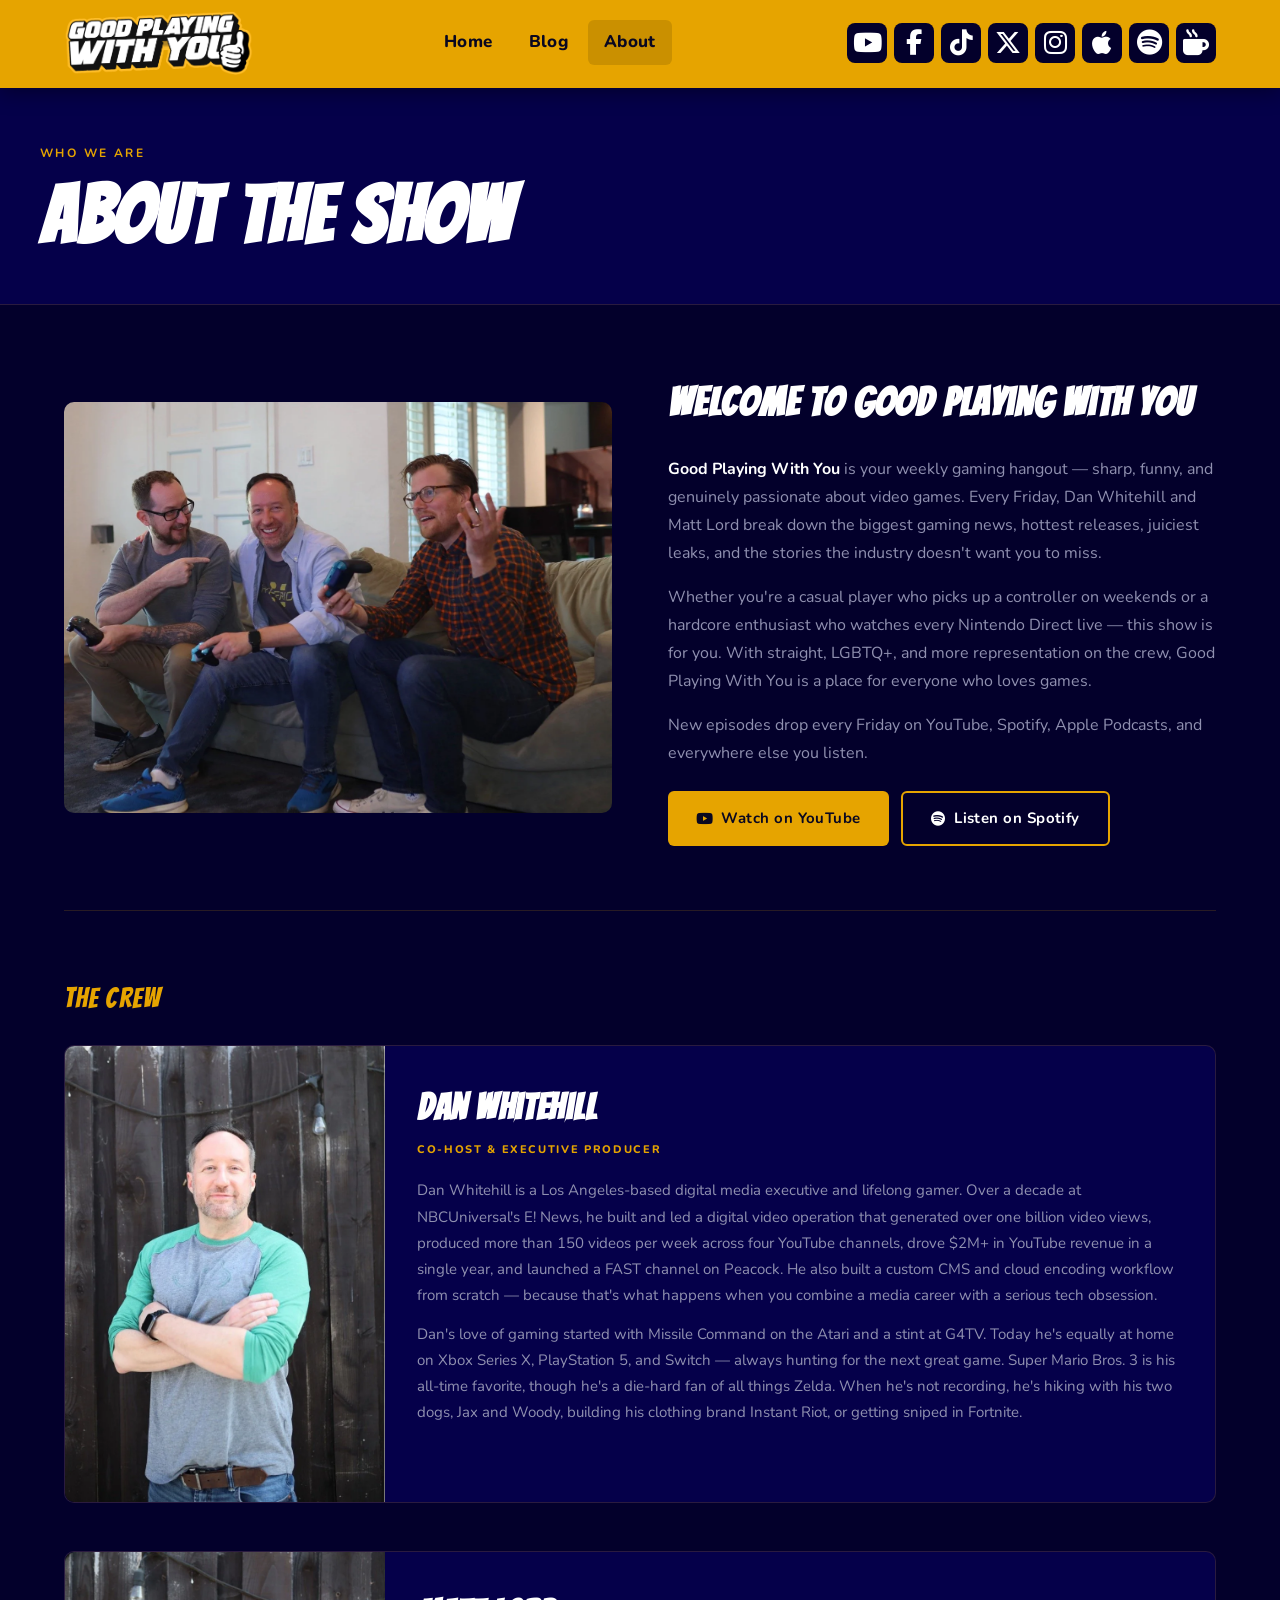
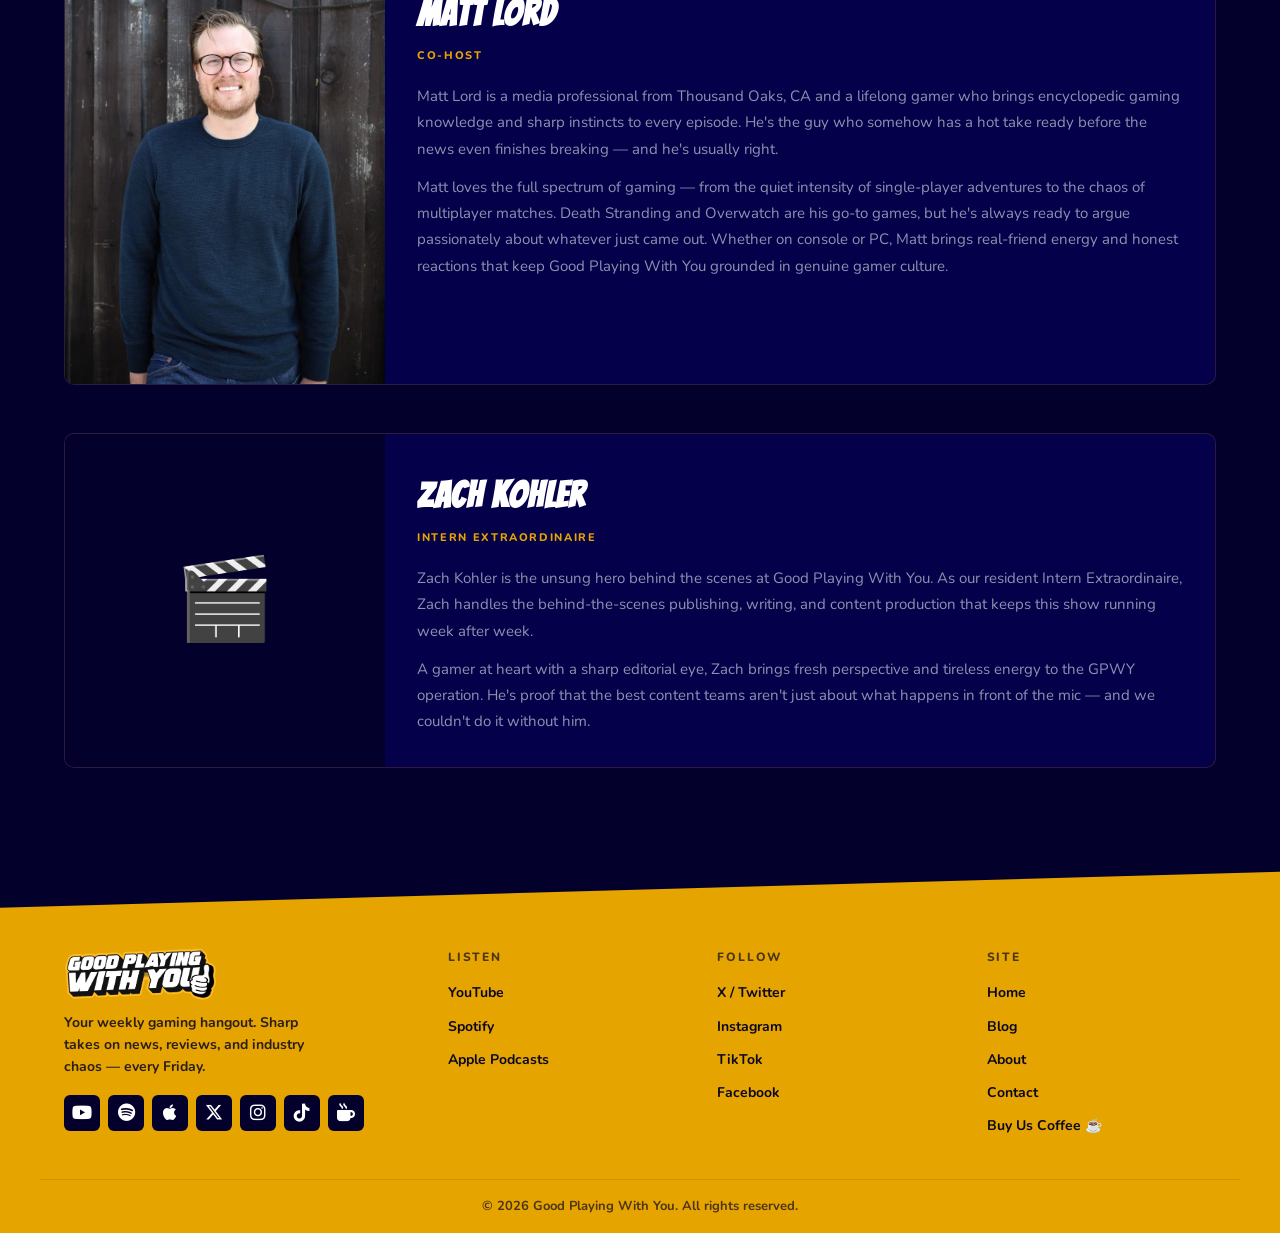
==== commit d779af40: "Add files via upload" ====
--- a/about.html
+++ b/about.html
@@ -66,7 +66,7 @@
         <p>New episodes drop every Friday on YouTube, Spotify, Apple Podcasts, and everywhere else you listen.</p>
         <div class="about-ctas">
           <a href="https://www.youtube.com/@GoodPlayingWithYou" target="_blank" class="btn btn-primary"><i class="fa-brands fa-youtube" style="margin-right:8px;"></i> Watch on YouTube</a>
-          <a href="https://podcasters.spotify.com/pod/show/goodplayingwithyou" target="_blank" class="btn btn-ghost"><i class="fa-brands fa-spotify" style="margin-right:8px;"></i> Listen on Spotify</a>
+          <a href="https://podcasters.spotify.com/pod/show/goodplayingwithyou" target="_blank" class="btn btn-primary" style="background:var(--navy); color:white; border: 2px solid var(--yellow);"><i class="fa-brands fa-spotify" style="margin-right:8px;"></i> Listen on Spotify</a>
         </div>
       </div>
     </div>
--- a/style.css
+++ b/style.css
@@ -1,14 +1,12 @@
 /* ============================================================
    GOOD PLAYING WITH YOU — Official Website
-   Colors: Navy #03002B | Yellow #FFB600
-   ============================================================ */
-
-@import url('https://cdnjs.cloudflare.com/ajax/libs/font-awesome/6.5.0/css/all.min.css');
+   Colors: Navy #03002B | Yellow #e6a400
+   ============================================================ */
 
 :root {
   --navy:       #03002B;
   --navy-light: #05004a;
-  --yellow:     #FFB600;
+  --yellow:     #e6a400;
   --yellow-dark:#e6a400;
   --white:      #ffffff;
   --text:       #e8e8f0;
@@ -51,9 +49,9 @@
   position: sticky;
   top: 0;
   z-index: 200;
-  background: #FFB600;
+  background: #e6a400;
   height: var(--header-h);
-  border-bottom: 3px solid var(--yellow-dark);
+  border-bottom: 3px solid #e6a400;
   box-shadow: 0 4px 20px rgba(0,0,0,0.4);
 }
 
@@ -89,8 +87,8 @@
 
 .header-nav a {
   font-family: var(--font-body);
-  font-size: 15px;
-  font-weight: 700;
+  font-size: 17px;
+  font-weight: 800;
   color: var(--text-dark);
   padding: 8px 16px;
   border-radius: var(--radius);
@@ -104,11 +102,11 @@
   color: var(--text-dark);
 }
 
-/* Social Icons */
+/* Social Icons — large, icon fills most of the square */
 .header-social {
   display: flex;
   align-items: center;
-  gap: 8px;
+  gap: 7px;
   flex-shrink: 0;
 }
 
@@ -116,13 +114,14 @@
   display: flex;
   align-items: center;
   justify-content: center;
-  width: 42px;
-  height: 42px;
+  width: 40px;
+  height: 40px;
   background: var(--navy);
   border-radius: 8px;
   transition: transform 0.2s, background 0.2s;
   color: white;
-  font-size: 18px;
+  font-size: 26px;
+  line-height: 1;
 }
 
 .social-icon:hover {
@@ -132,7 +131,8 @@
 
 .social-icon i {
   color: white;
-  font-size: 18px;
+  font-size: 26px;
+  line-height: 1;
 }
 
 /* Hamburger */
@@ -165,8 +165,8 @@
 .mobile-nav {
   display: none;
   flex-direction: column;
-  background: #FFB600;
-  border-top: 2px solid var(--yellow-dark);
+  background: #e6a400;
+  border-top: 2px solid #e6a400;
   padding: 8px 0 16px;
 }
 
@@ -174,8 +174,8 @@
 
 .mobile-nav a {
   padding: 14px 24px;
-  font-size: 16px;
-  font-weight: 700;
+  font-size: 17px;
+  font-weight: 800;
   color: var(--text-dark);
   border-bottom: 1px solid rgba(0,0,0,0.1);
   transition: background 0.2s;
@@ -198,10 +198,7 @@
   margin: 0 auto;
 }
 
-/* Animated Swoosh */
-.swoosh-wrapper {
-  flex-shrink: 0;
-}
+.swoosh-wrapper { flex-shrink: 0; }
 
 .swoosh-text {
   position: relative;
@@ -224,20 +221,21 @@
   pointer-events: none;
 }
 
-.swoosh-text svg ellipse {
+.swoosh-text svg ellipse,
+.swoosh-text svg path {
   fill: none;
   stroke: var(--yellow);
-  stroke-width: 3;
-  stroke-dasharray: 800;
-  stroke-dashoffset: 800;
-  animation: drawSwoosh 1.2s cubic-bezier(0.4, 0, 0.2, 1) 0.3s forwards;
+  stroke-width: 3.5;
+  stroke-linecap: round;
+  stroke-dasharray: 900;
+  stroke-dashoffset: 900;
+  animation: drawSwoosh 1.3s cubic-bezier(0.4, 0, 0.2, 1) 0.3s forwards;
 }
 
 @keyframes drawSwoosh {
   to { stroke-dashoffset: 0; }
 }
 
-/* Spotify Player */
 .spotify-player {
   flex: 1;
   min-width: 0;
@@ -288,9 +286,7 @@
   transition: transform 0.4s;
 }
 
-.post-item:hover .post-thumb img {
-  transform: scale(1.03);
-}
+.post-item:hover .post-thumb img { transform: scale(1.03); }
 
 .post-thumb-placeholder {
   width: 100%;
@@ -302,10 +298,7 @@
   background: var(--navy-light);
 }
 
-.post-info {
-  flex: 1;
-  min-width: 0;
-}
+.post-info { flex: 1; min-width: 0; }
 
 .post-title {
   font-family: var(--font-display);
@@ -348,16 +341,8 @@
 }
 
 .read-more:hover { color: var(--white); }
-
-.post-date {
-  font-size: 13px;
-  color: var(--text-muted);
-}
-
-.post-author {
-  font-size: 13px;
-  color: var(--text-muted);
-}
+.post-date { font-size: 13px; color: var(--text-muted); }
+.post-author { font-size: 13px; color: var(--text-muted); }
 
 /* ============================================================
    POST PAGE
@@ -389,21 +374,10 @@
 }
 
 .post-page-meta time,
-.post-page-meta .meta-author {
-  font-size: 14px;
-  color: var(--text-muted);
-}
-
-.post-page-meta .meta-author strong {
-  color: var(--yellow);
-}
-
-.post-tags {
-  display: flex;
-  gap: 8px;
-  flex-wrap: wrap;
-  margin-top: 4px;
-}
+.post-page-meta .meta-author { font-size: 14px; color: var(--text-muted); }
+.post-page-meta .meta-author strong { color: var(--yellow); }
+
+.post-tags { display: flex; gap: 8px; flex-wrap: wrap; margin-top: 4px; }
 
 .post-tag {
   font-size: 12px;
@@ -417,7 +391,6 @@
   text-transform: uppercase;
 }
 
-/* Post Video Embed */
 .post-video {
   margin: 0 0 32px;
   border-radius: var(--radius-lg);
@@ -430,20 +403,12 @@
 
 .post-video iframe {
   position: absolute;
-  top: 0;
-  left: 0;
-  width: 100%;
-  height: 100%;
+  top: 0; left: 0;
+  width: 100%; height: 100%;
   border: none;
 }
 
-/* Post Body Content */
-.post-body {
-  font-size: 17px;
-  line-height: 1.8;
-  color: var(--text);
-}
-
+.post-body { font-size: 17px; line-height: 1.8; color: var(--text); }
 .post-body p { margin-bottom: 20px; }
 
 .post-body h2 {
@@ -471,32 +436,16 @@
 
 .post-body strong { color: var(--white); font-weight: 700; }
 .post-body em { font-style: italic; }
-
-.post-body ul, .post-body ol {
-  padding-left: 28px;
-  margin-bottom: 20px;
-}
-
-.post-body li {
-  margin-bottom: 8px;
-  line-height: 1.7;
-}
-
-.post-body img {
-  width: 100%;
-  border-radius: var(--radius-lg);
-  margin: 24px 0;
-}
+.post-body ul, .post-body ol { padding-left: 28px; margin-bottom: 20px; }
+.post-body li { margin-bottom: 8px; line-height: 1.7; }
+.post-body img { width: 100%; border-radius: var(--radius-lg); margin: 24px 0; }
 
 .post-body a {
   color: var(--yellow);
   text-decoration: underline;
   text-decoration-color: rgba(255,182,0,0.4);
 }
-
-.post-body a:hover {
-  text-decoration-color: var(--yellow);
-}
+.post-body a:hover { text-decoration-color: var(--yellow); }
 
 .post-body blockquote {
   border-left: 4px solid var(--yellow);
@@ -507,7 +456,6 @@
   font-style: italic;
 }
 
-/* Post Share */
 .post-share {
   margin-top: 48px;
   padding-top: 28px;
@@ -518,11 +466,7 @@
   flex-wrap: wrap;
 }
 
-.post-share span {
-  font-size: 14px;
-  color: var(--text-muted);
-  font-weight: 700;
-}
+.post-share span { font-size: 14px; color: var(--text-muted); font-weight: 700; }
 
 .share-btn {
   padding: 8px 18px;
@@ -534,10 +478,7 @@
   transition: all 0.2s;
 }
 
-.share-btn:hover {
-  border-color: var(--yellow);
-  color: var(--yellow);
-}
+.share-btn:hover { border-color: var(--yellow); color: var(--yellow); }
 
 .back-to-blog {
   display: inline-flex;
@@ -552,7 +493,6 @@
 
 .back-to-blog:hover { color: var(--yellow); }
 
-/* Related Posts */
 .related-posts {
   max-width: var(--max-w);
   margin: 0 auto;
@@ -587,18 +527,8 @@
   transform: translateY(-2px);
 }
 
-.related-card-img {
-  height: 140px;
-  overflow: hidden;
-  background: var(--navy);
-}
-
-.related-card-img img {
-  width: 100%;
-  height: 100%;
-  object-fit: cover;
-}
-
+.related-card-img { height: 140px; overflow: hidden; background: var(--navy); }
+.related-card-img img { width: 100%; height: 100%; object-fit: cover; }
 .related-card-body { padding: 16px; }
 
 .related-card-title {
@@ -623,10 +553,7 @@
   padding: 56px 24px 48px;
 }
 
-.page-hero-inner {
-  max-width: var(--max-w);
-  margin: 0 auto;
-}
+.page-hero-inner { max-width: var(--max-w); margin: 0 auto; }
 
 .page-hero-eyebrow {
   font-size: 12px;
@@ -660,7 +587,7 @@
   grid-template-columns: 1fr 1fr;
   gap: 56px;
   align-items: center;
-  margin-bottom: 80px;
+  margin-bottom: 64px;
   padding-bottom: 64px;
   border-bottom: 1px solid var(--border);
 }
@@ -699,17 +626,13 @@
 
 .about-copy p strong { color: var(--white); }
 
-.about-ctas {
-  display: flex;
-  gap: 12px;
-  margin-top: 24px;
-  flex-wrap: wrap;
-}
-
+.about-ctas { display: flex; gap: 12px; margin-top: 24px; flex-wrap: wrap; }
+
+/* Hosts — stacked rows, photo left text right */
 .hosts-grid {
-  display: grid;
-  grid-template-columns: 1fr 1fr;
-  gap: 32px;
+  display: flex;
+  flex-direction: column;
+  gap: 48px;
 }
 
 .host-card {
@@ -718,18 +641,22 @@
   border-radius: var(--radius-lg);
   overflow: hidden;
   transition: border-color 0.2s;
+  display: grid;
+  grid-template-columns: 320px 1fr;
 }
 
 .host-card:hover { border-color: rgba(255,182,0,0.4); }
 
 .host-photo {
-  height: 300px;
+  height: 100%;
+  min-height: 280px;
   background: var(--navy);
   overflow: hidden;
   display: flex;
   align-items: center;
   justify-content: center;
   font-size: 80px;
+  flex-shrink: 0;
 }
 
 .host-photo img {
@@ -739,30 +666,32 @@
   object-position: top center;
 }
 
-.host-info { padding: 28px; }
+.host-info { padding: 32px; }
 
 .host-name {
   font-family: var(--font-display);
-  font-size: 34px;
+  font-size: 36px;
   color: var(--white);
   letter-spacing: 0.02em;
   margin-bottom: 4px;
 }
 
 .host-role {
-  font-size: 12px;
-  font-weight: 700;
+  font-size: 11px;
+  font-weight: 800;
   letter-spacing: 0.15em;
   text-transform: uppercase;
   color: var(--yellow);
-  margin-bottom: 14px;
+  margin-bottom: 18px;
 }
 
 .host-bio {
   font-size: 15px;
   color: var(--text-muted);
-  line-height: 1.7;
-}
+  line-height: 1.75;
+}
+
+.host-bio + .host-bio { margin-top: 12px; }
 
 /* ============================================================
    CONTACT PAGE
@@ -809,13 +738,10 @@
   transition: all 0.2s;
 }
 
-.contact-link:hover {
-  border-color: var(--yellow);
-  color: var(--yellow);
-}
+.contact-link:hover { border-color: var(--yellow); color: var(--yellow); }
+.contact-link i { width: 18px; text-align: center; }
 
 .contact-form { display: flex; flex-direction: column; gap: 20px; }
-
 .form-group { display: flex; flex-direction: column; gap: 8px; }
 
 .form-group label {
@@ -842,10 +768,8 @@
 
 .form-group input::placeholder,
 .form-group textarea::placeholder { color: var(--text-muted); }
-
 .form-group input:focus,
 .form-group textarea:focus { border-color: var(--yellow); }
-
 .form-note { font-size: 14px; color: var(--yellow); margin-top: -8px; }
 
 /* ============================================================
@@ -867,34 +791,48 @@
   letter-spacing: 0.03em;
 }
 
-.btn-primary {
-  background: var(--yellow);
+.btn-primary { background: var(--yellow); color: var(--text-dark); }
+.btn-primary:hover { background: var(--yellow-dark); transform: translateY(-1px); }
+
+.btn-ghost {
+  background: transparent;
   color: var(--text-dark);
-}
-
-.btn-primary:hover {
-  background: var(--yellow-dark);
-  transform: translateY(-1px);
-}
+  border: 2px solid var(--text-dark);
+}
+
+.btn-ghost:hover { background: rgba(0,0,0,0.1); }
 
 /* ============================================================
    FOOTER
    ============================================================ */
 
 .site-footer {
-  background: #FFB600;
+  background: #e6a400 !important;
   padding: 0;
-}
-
-/* Diagonal separator */
+  margin-top: 0;
+}
+
+/* Diagonal separator — navy into yellow */
 .footer-divider {
   width: 100%;
   height: 60px;
+  background: #e6a400;
+  position: relative;
+}
+
+.footer-divider::before {
+  content: '';
+  position: absolute;
+  top: 0;
+  left: 0;
+  width: 100%;
+  height: 100%;
   background: var(--navy);
   clip-path: polygon(0 0, 100% 0, 100% 40%, 0 100%);
 }
 
 .footer-inner {
+  background: #e6a400 !important;
   max-width: var(--max-w);
   margin: 0 auto;
   padding: 40px 24px 32px;
@@ -903,23 +841,17 @@
   gap: 40px;
 }
 
-.footer-brand {
-  display: flex;
-  flex-direction: column;
-  gap: 12px;
-}
-
-.footer-logo img {
-  height: 52px;
-  width: auto;
-}
+.footer-brand { display: flex; flex-direction: column; gap: 12px; }
+
+.footer-logo img { height: 52px; width: auto; }
 
 .footer-brand p {
-  font-size: 13px;
-  color: var(--text-dark);
+  font-size: 14px;
+  font-weight: 700;
+  color: #0a0820;
   line-height: 1.6;
-  max-width: 220px;
-  opacity: 0.75;
+  max-width: 240px;
+  opacity: 0.85;
 }
 
 .footer-social {
@@ -935,35 +867,32 @@
   justify-content: center;
   width: 36px;
   height: 36px;
-  background: var(--navy);
+  background: #03002B;
   border-radius: 6px;
   transition: transform 0.2s, background 0.2s;
   color: white;
-  font-size: 16px;
-}
-
-.footer-social-icon:hover {
-  transform: translateY(-2px);
-  background: #000;
-}
-
-.footer-social-icon i { color: white; }
+  font-size: 18px;
+  line-height: 1;
+}
+
+.footer-social-icon:hover { transform: translateY(-2px); background: #000; }
+.footer-social-icon i { color: white; font-size: 18px; line-height: 1; }
 
 .footer-col h4 {
-  font-size: 11px;
+  font-size: 12px;
   font-weight: 800;
   letter-spacing: 0.15em;
   text-transform: uppercase;
-  color: var(--text-dark);
+  color: #0a0820;
   margin-bottom: 14px;
-  opacity: 0.6;
+  opacity: 0.7;
 }
 
 .footer-col a {
   display: block;
   font-size: 14px;
-  font-weight: 600;
-  color: var(--text-dark);
+  font-weight: 700;
+  color: #0a0820;
   margin-bottom: 10px;
   transition: opacity 0.2s;
 }
@@ -971,12 +900,14 @@
 .footer-col a:hover { opacity: 0.6; }
 
 .footer-bottom {
+  background: #e6a400 !important;
   border-top: 1px solid rgba(0,0,0,0.15);
   padding: 16px 24px;
   text-align: center;
-  font-size: 12px;
-  color: var(--text-dark);
-  opacity: 0.6;
+  font-size: 13px;
+  font-weight: 700;
+  color: #0a0820;
+  opacity: 0.7;
   max-width: var(--max-w);
   margin: 0 auto;
 }
@@ -1005,18 +936,13 @@
   .header-social { display: none; }
   .hamburger { display: flex; }
 
-  .hero {
-    flex-direction: column;
-    align-items: flex-start;
-    gap: 24px;
-  }
-
+  .hero { flex-direction: column; align-items: flex-start; gap: 24px; }
   .spotify-player { max-width: 100%; width: 100%; }
   .swoosh-text { font-size: 28px; }
 
   .footer-inner { grid-template-columns: 1fr 1fr; }
   .about-intro { grid-template-columns: 1fr; }
-  .hosts-grid { grid-template-columns: 1fr; }
+  .host-card { grid-template-columns: 240px 1fr; }
   .contact-section { grid-template-columns: 1fr; }
   .related-grid { grid-template-columns: 1fr 1fr; }
 }
@@ -1031,4 +957,6 @@
   .footer-inner { grid-template-columns: 1fr; gap: 28px; }
   .related-grid { grid-template-columns: 1fr; }
   .swoosh-text { font-size: 22px; padding: 10px 24px; }
-}
+  .host-card { grid-template-columns: 1fr; }
+  .host-photo { min-height: 260px; }
+}
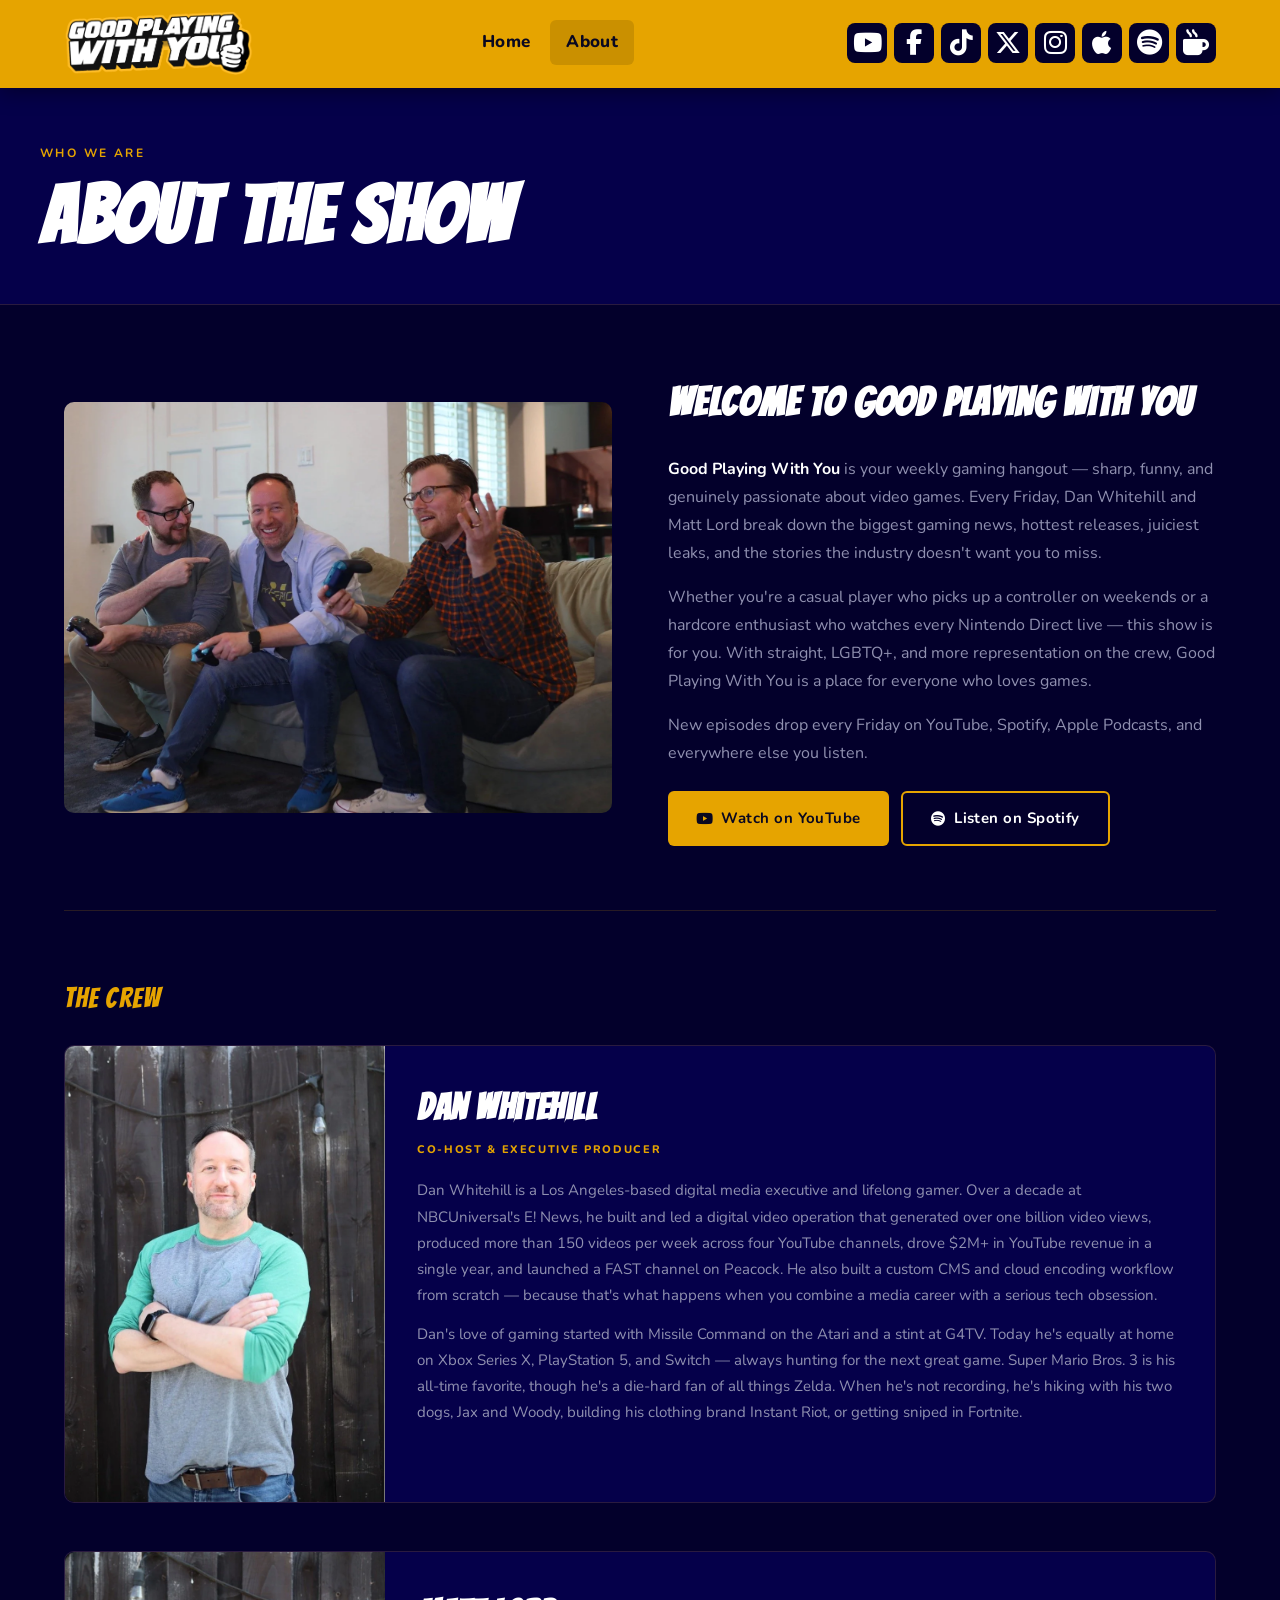
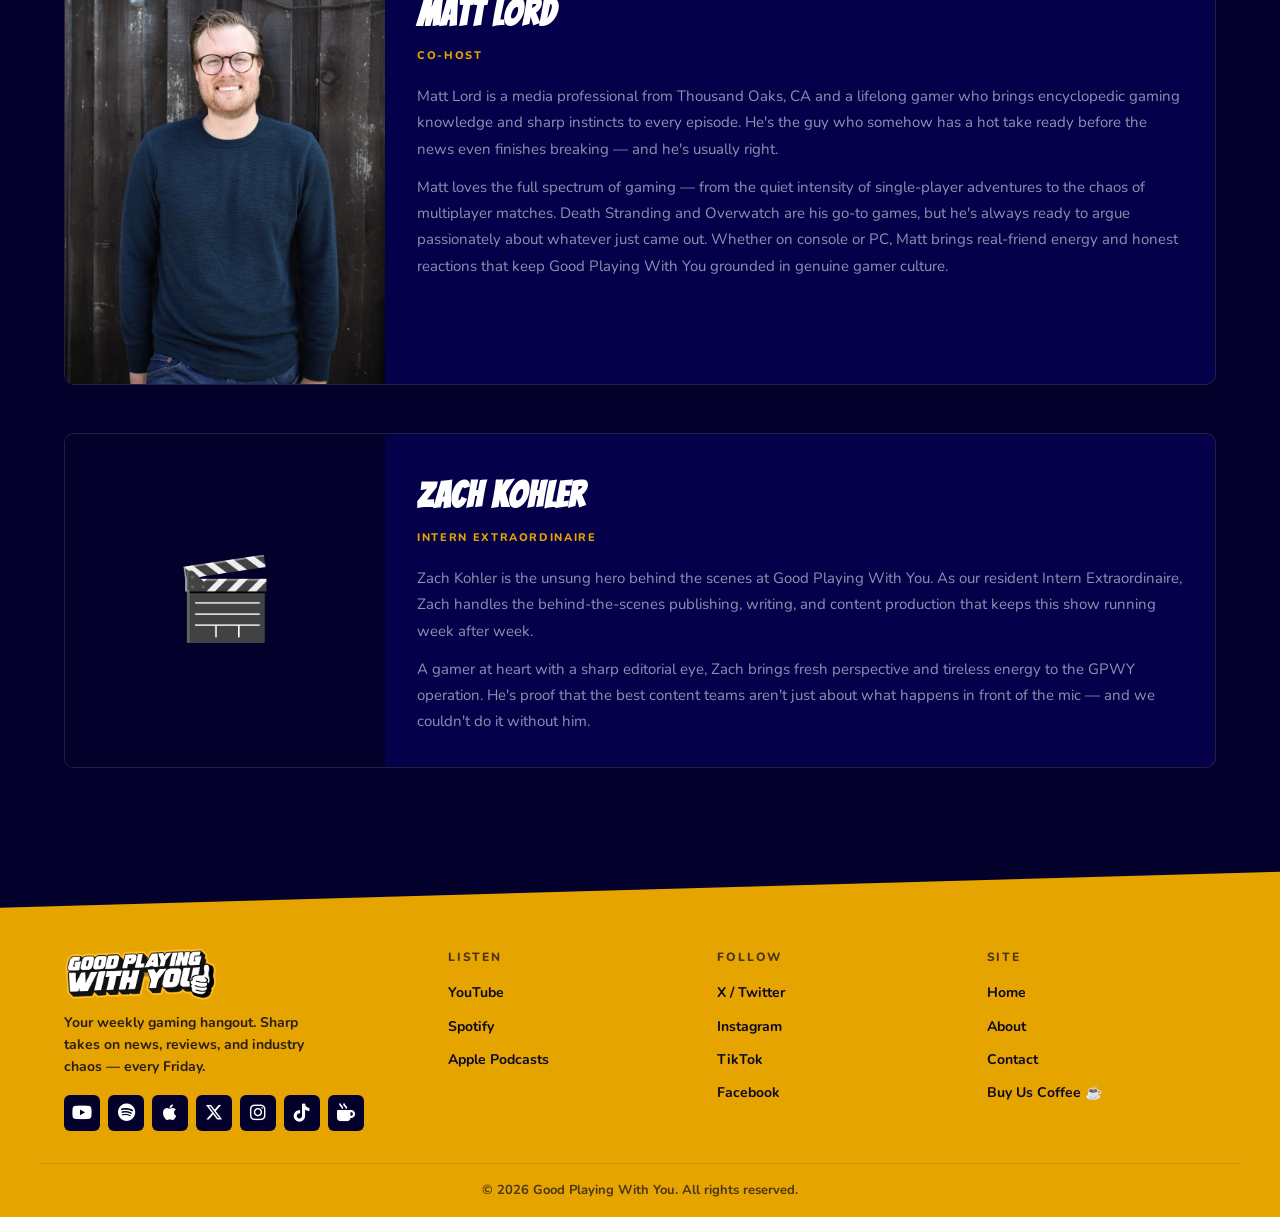
==== commit 516d05ae: "Update about.html" ====
--- a/about.html
+++ b/about.html
@@ -21,7 +21,6 @@
       </a>
       <nav class="header-nav">
         <a href="index.html">Home</a>
-        <a href="blog.html">Blog</a>
         <a href="about.html" class="active">About</a>
       </nav>
       <div class="header-social">
@@ -40,7 +39,6 @@
     </div>
     <nav class="mobile-nav" id="mobileNav">
       <a href="index.html">Home</a>
-      <a href="blog.html">Blog</a>
       <a href="about.html">About</a>
     </nav>
   </header>
@@ -149,7 +147,6 @@
       <div class="footer-col">
         <h4>Site</h4>
         <a href="index.html">Home</a>
-        <a href="blog.html">Blog</a>
         <a href="about.html">About</a>
         <a href="contact.html">Contact</a>
         <a href="https://www.buymeacoffee.com/GPWY" target="_blank">Buy Us Coffee ☕</a>
--- a/style.css
+++ b/style.css
@@ -253,40 +253,42 @@
    ============================================================ */
 
 .blog-listing {
-  max-width: var(--max-w);
+  max-width: 820px;
   margin: 0 auto;
-  padding: 0 24px 80px;
+  padding: 48px 24px 80px;
 }
 
 .post-item {
   display: flex;
-  gap: 28px;
-  padding: 32px 0;
+  flex-direction: column;
+  padding: 0 0 56px;
+  margin-bottom: 56px;
   border-bottom: 1px solid var(--border);
-  align-items: flex-start;
-  transition: opacity 0.2s;
-}
-
-.post-item:last-child { border-bottom: none; }
-.post-item:hover { opacity: 0.92; }
+}
+
+.post-item:last-child {
+  border-bottom: none;
+  margin-bottom: 0;
+}
 
 .post-thumb {
-  flex-shrink: 0;
-  width: 260px;
-  height: 160px;
+  display: block;
+  width: 100%;
+  height: 440px;
   border-radius: var(--radius-lg);
   overflow: hidden;
   background: var(--navy-light);
+  margin-bottom: 24px;
 }
 
 .post-thumb img {
   width: 100%;
   height: 100%;
   object-fit: cover;
-  transition: transform 0.4s;
-}
-
-.post-item:hover .post-thumb img { transform: scale(1.03); }
+  transition: transform 0.5s;
+}
+
+.post-item:hover .post-thumb img { transform: scale(1.02); }
 
 .post-thumb-placeholder {
   width: 100%;
@@ -294,30 +296,38 @@
   display: flex;
   align-items: center;
   justify-content: center;
-  font-size: 48px;
+  font-size: 64px;
   background: var(--navy-light);
 }
 
-.post-info { flex: 1; min-width: 0; }
+.post-info { width: 100%; }
+
+.post-date-line {
+  font-size: 13px;
+  color: var(--text-muted);
+  margin-bottom: 12px;
+  letter-spacing: 0.04em;
+}
 
 .post-title {
-  font-family: var(--font-display);
-  font-size: clamp(22px, 2.5vw, 30px);
+  font-family: var(--font-body);
+  font-size: clamp(26px, 3.2vw, 36px);
+  font-weight: 800;
   color: var(--white);
   line-height: 1.15;
-  margin-bottom: 12px;
-  letter-spacing: 0.02em;
+  margin-bottom: 16px;
+  letter-spacing: -0.02em;
 }
 
 .post-title a:hover { color: var(--yellow); }
 
 .post-excerpt {
-  font-size: 15px;
+  font-size: 16px;
   color: var(--text-muted);
-  line-height: 1.7;
-  margin-bottom: 14px;
+  line-height: 1.8;
+  margin-bottom: 24px;
   display: -webkit-box;
-  -webkit-line-clamp: 4;
+  -webkit-line-clamp: 5;
   -webkit-box-orient: vertical;
   overflow: hidden;
 }
@@ -338,6 +348,8 @@
   color: var(--yellow);
   transition: color 0.2s;
   letter-spacing: 0.03em;
+  text-decoration: underline;
+  text-underline-offset: 3px;
 }
 
 .read-more:hover { color: var(--white); }
@@ -349,26 +361,36 @@
    ============================================================ */
 
 .post-page {
-  max-width: 800px;
+  max-width: 1000px;
   margin: 0 auto;
-  padding: 48px 24px 80px;
+  padding: 48px 48px 80px;
+}
+
+.post-page-eyebrow {
+  font-size: 13px;
+  font-weight: 700;
+  color: var(--text-muted);
+  letter-spacing: 0.08em;
+  text-transform: uppercase;
+  margin-bottom: 16px;
 }
 
 .post-page-title {
-  font-family: var(--font-display);
-  font-size: clamp(32px, 5vw, 56px);
+  font-family: var(--font-body);
+  font-size: clamp(36px, 5vw, 64px);
+  font-weight: 800;
   color: var(--white);
   line-height: 1.1;
-  margin-bottom: 16px;
-  letter-spacing: 0.02em;
+  margin-bottom: 32px;
+  letter-spacing: -0.02em;
 }
 
 .post-page-meta {
   display: flex;
   align-items: center;
   gap: 16px;
-  margin-bottom: 32px;
-  padding-bottom: 24px;
+  margin-bottom: 40px;
+  padding-bottom: 32px;
   border-bottom: 1px solid var(--border);
   flex-wrap: wrap;
 }
@@ -408,23 +430,27 @@
   border: none;
 }
 
-.post-body { font-size: 17px; line-height: 1.8; color: var(--text); }
+.post-body { font-size: 18px; line-height: 1.85; color: var(--text); }
 .post-body p { margin-bottom: 20px; }
 
 .post-body h2 {
-  font-family: var(--font-display);
-  font-size: 32px;
+  font-family: var(--font-body);
+  font-size: clamp(26px, 3vw, 36px);
+  font-weight: 800;
   color: var(--white);
-  margin: 36px 0 14px;
-  letter-spacing: 0.02em;
+  margin: 48px 0 14px;
+  letter-spacing: -0.02em;
+  line-height: 1.15;
 }
 
 .post-body h3 {
-  font-family: var(--font-display);
-  font-size: 26px;
+  font-family: var(--font-body);
+  font-size: clamp(20px, 2.5vw, 28px);
+  font-weight: 800;
   color: var(--white);
-  margin: 28px 0 12px;
-  letter-spacing: 0.02em;
+  margin: 40px 0 12px;
+  letter-spacing: -0.01em;
+  line-height: 1.2;
 }
 
 .post-body h4 {
@@ -438,7 +464,13 @@
 .post-body em { font-style: italic; }
 .post-body ul, .post-body ol { padding-left: 28px; margin-bottom: 20px; }
 .post-body li { margin-bottom: 8px; line-height: 1.7; }
-.post-body img { width: 100%; border-radius: var(--radius-lg); margin: 24px 0; }
+.post-body img {
+  width: 100%;
+  max-width: 100%;
+  border-radius: var(--radius-lg);
+  margin: 32px 0;
+  display: block;
+}
 
 .post-body a {
   color: var(--yellow);
@@ -951,8 +983,7 @@
   :root { --header-h: 64px; }
   .site-logo img { height: 44px; }
 
-  .post-item { flex-direction: column; gap: 16px; }
-  .post-thumb { width: 100%; height: 200px; }
+  .post-thumb { height: 280px; }
 
   .footer-inner { grid-template-columns: 1fr; gap: 28px; }
   .related-grid { grid-template-columns: 1fr; }
